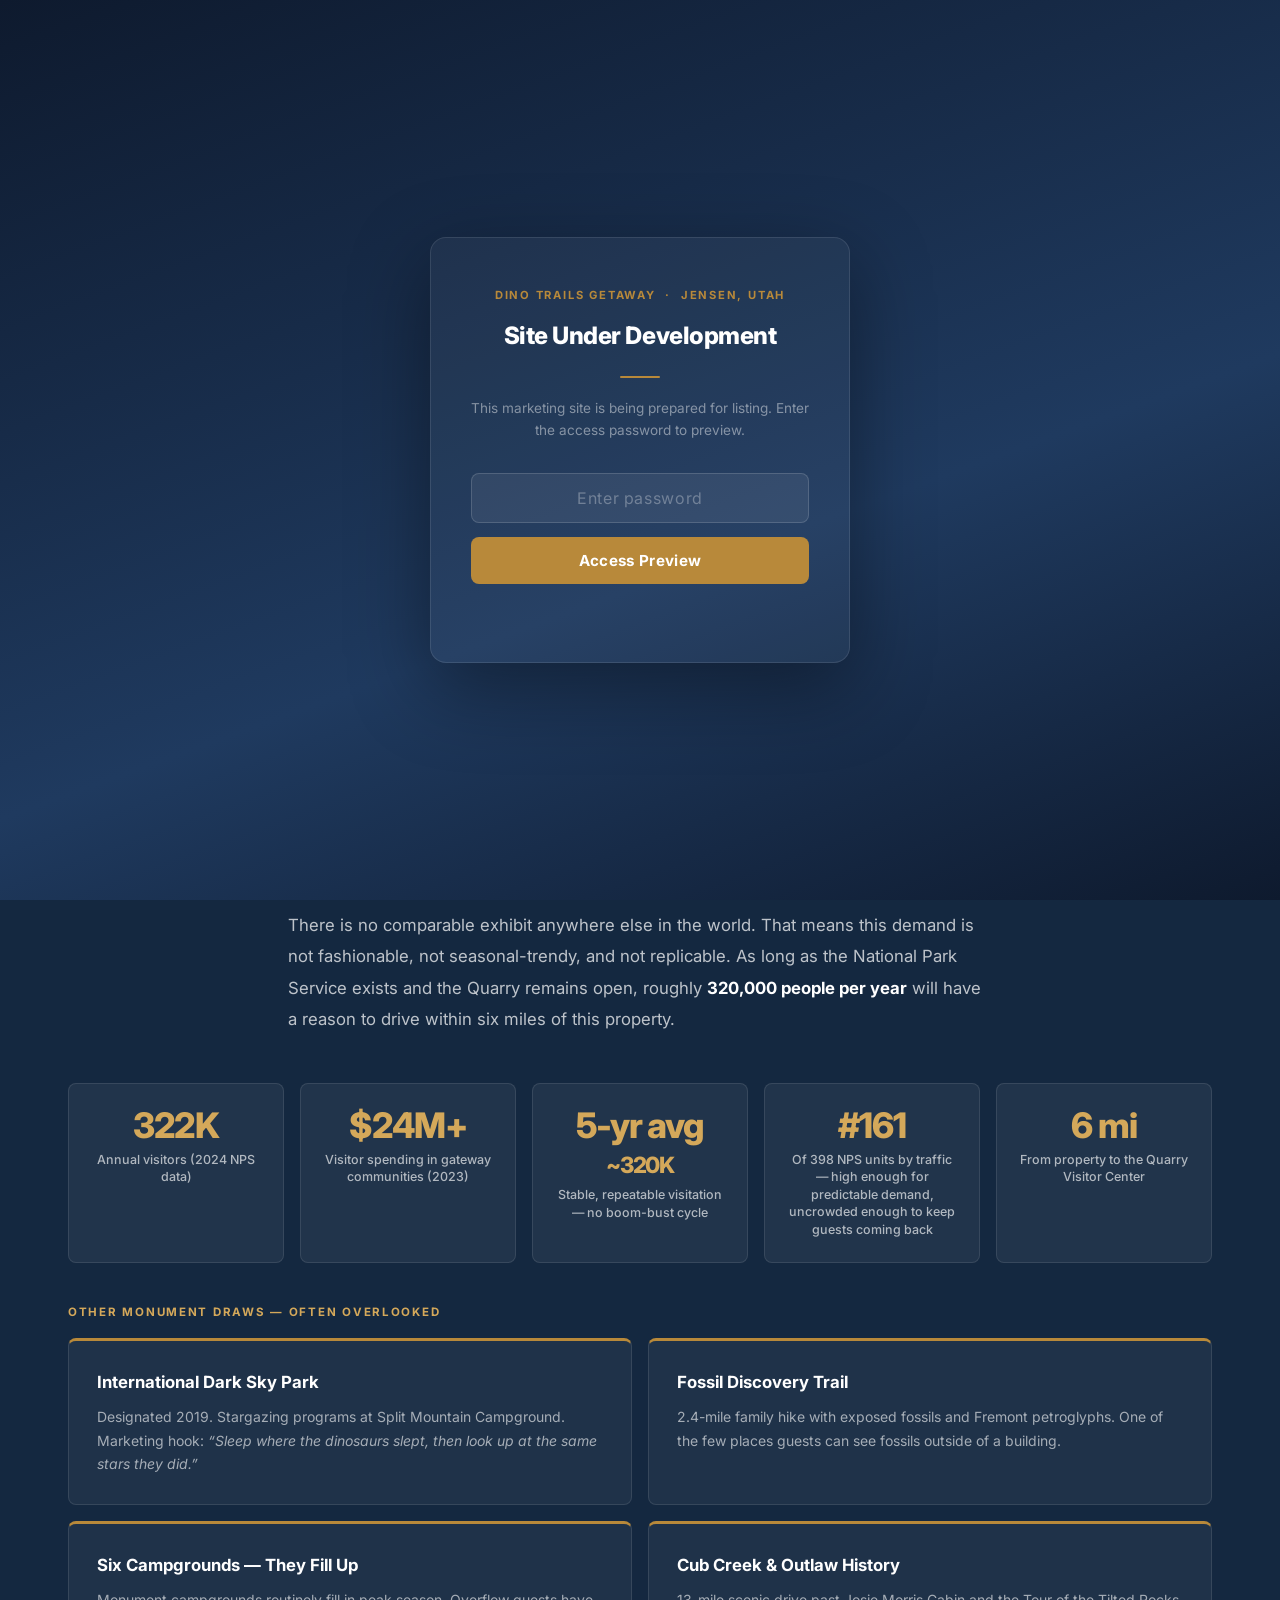
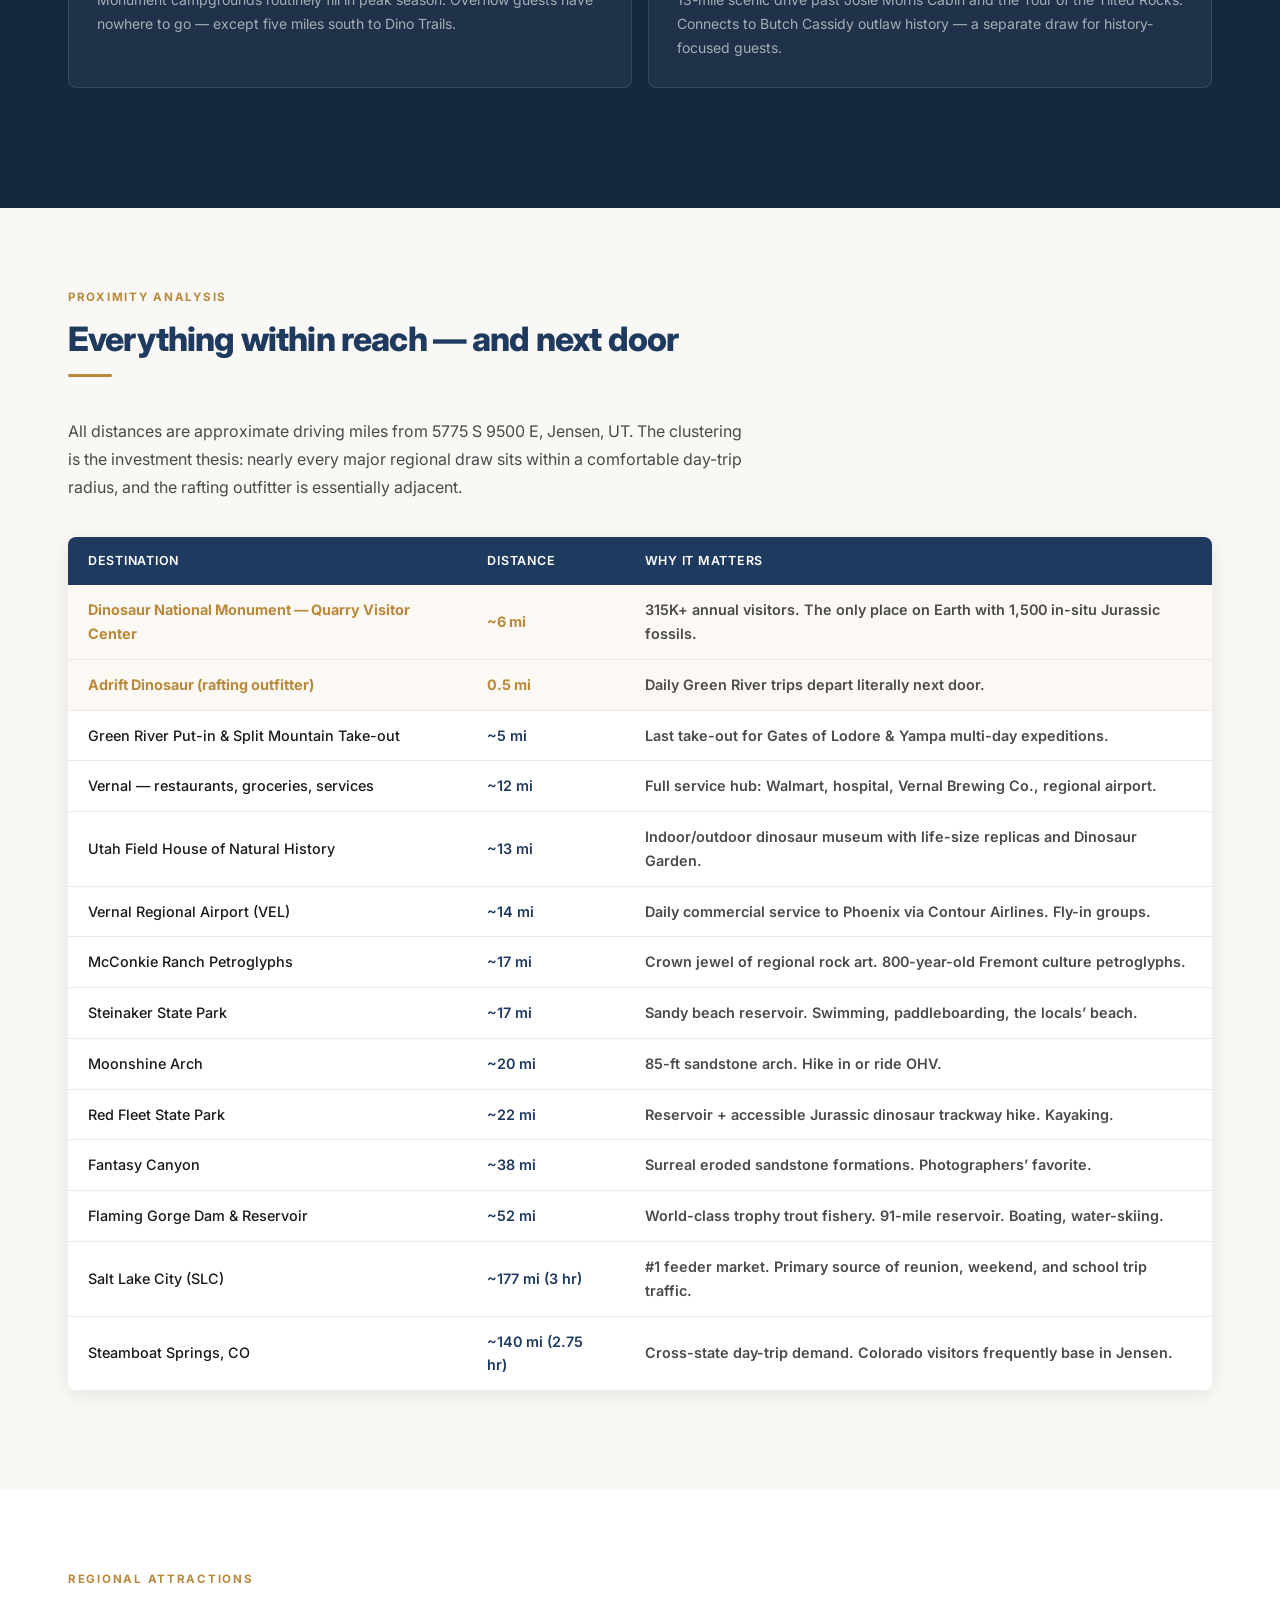
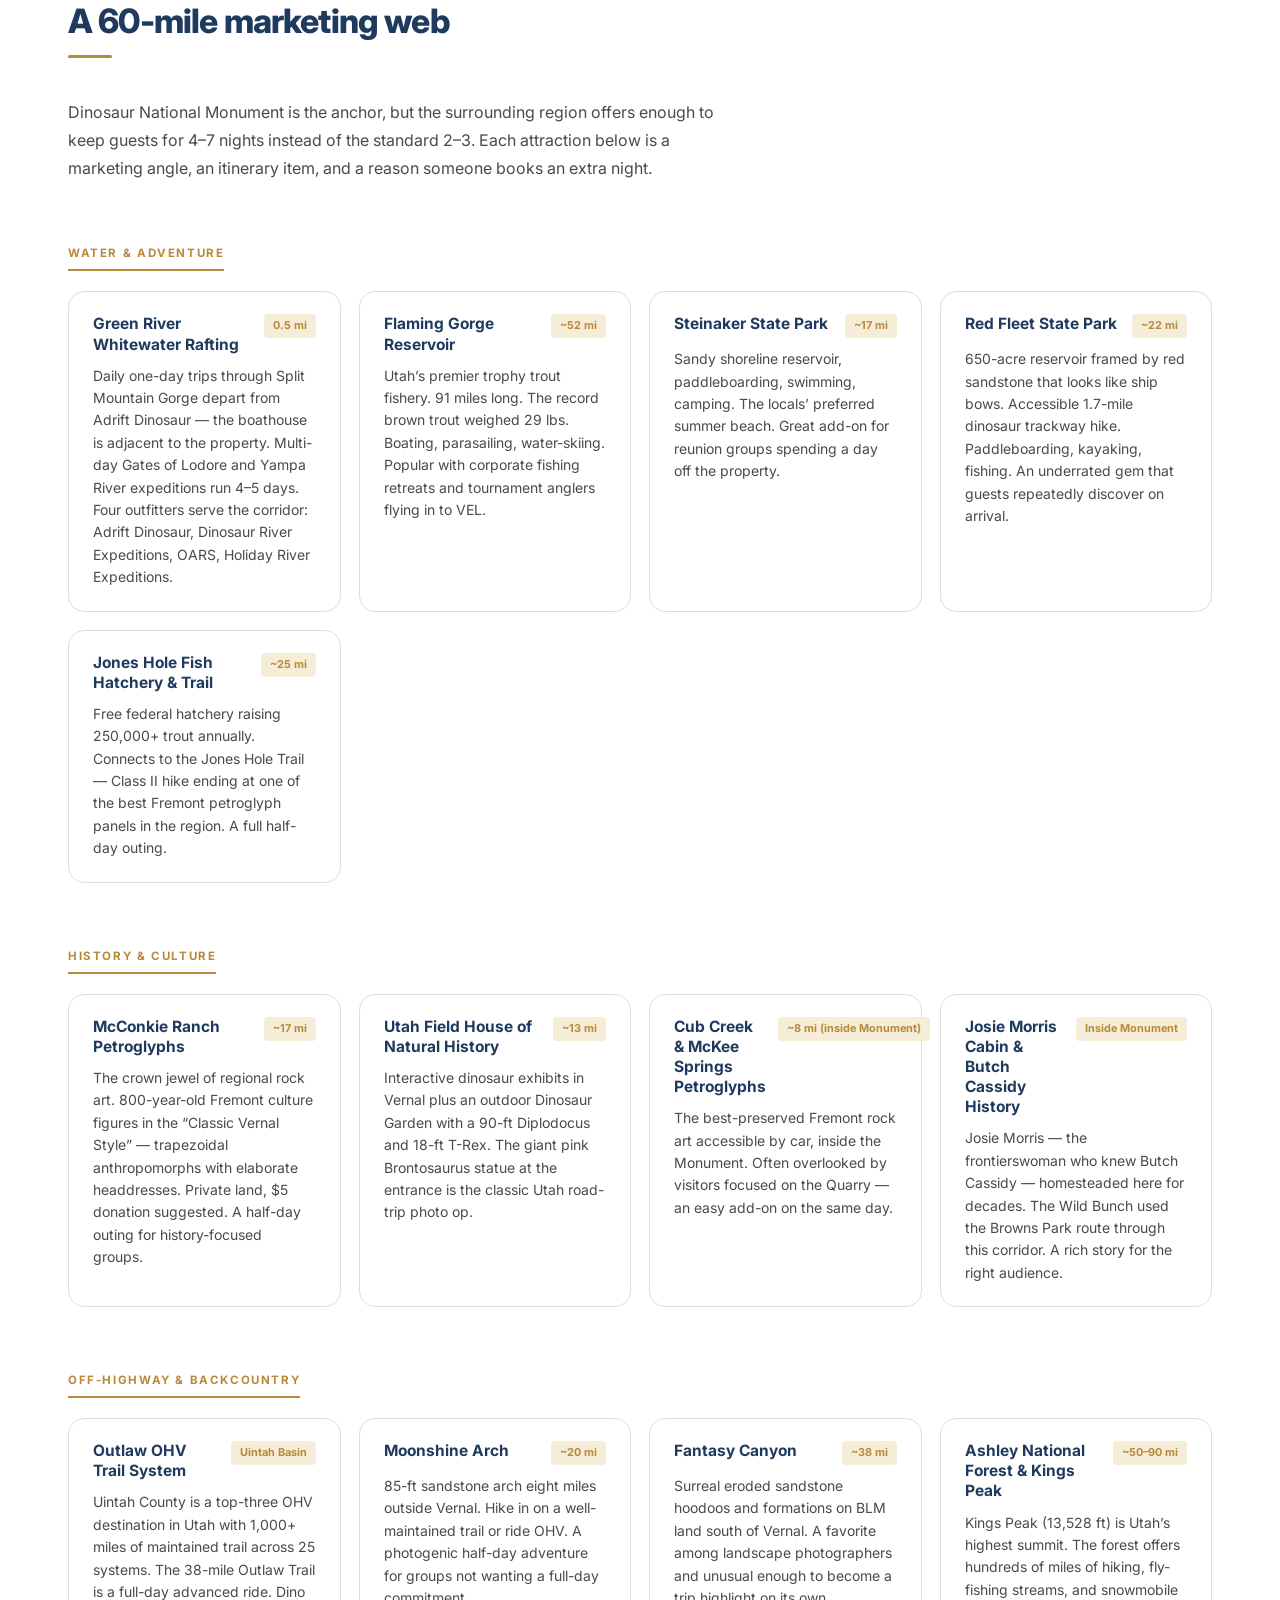
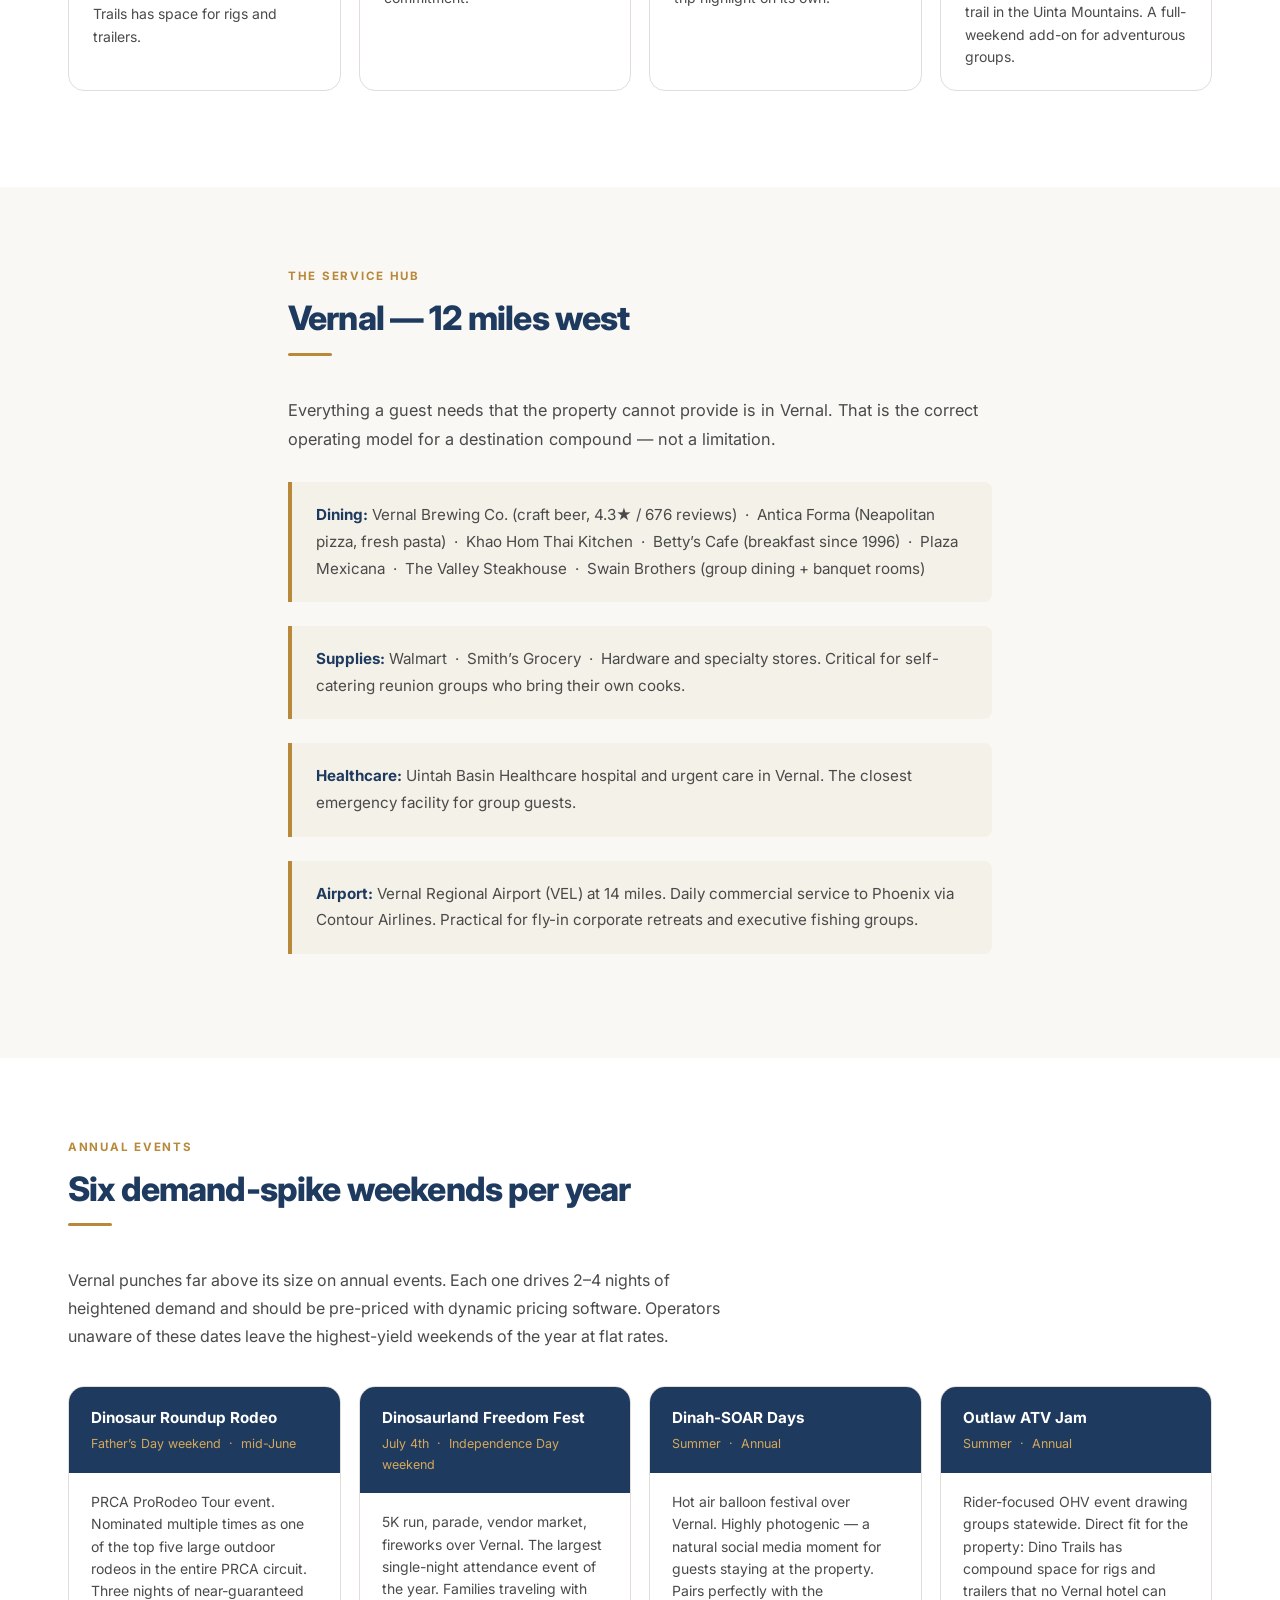
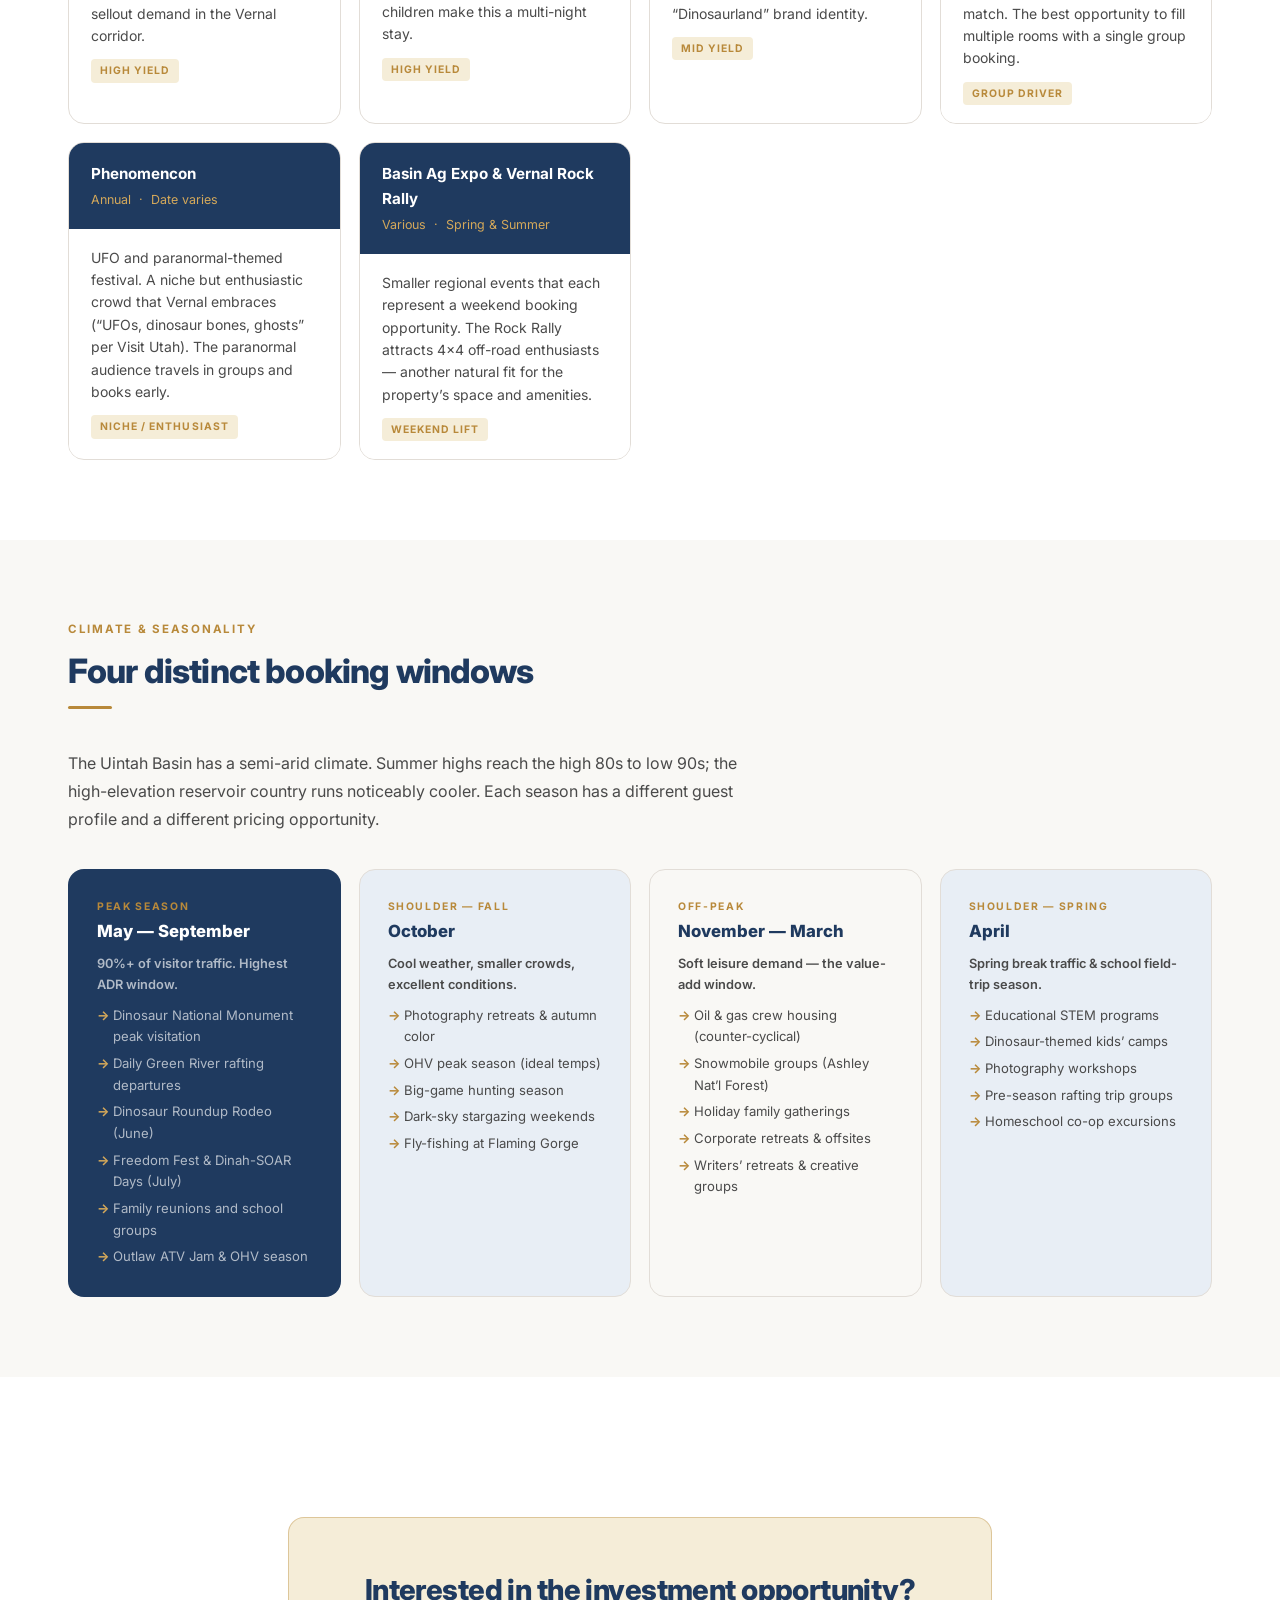
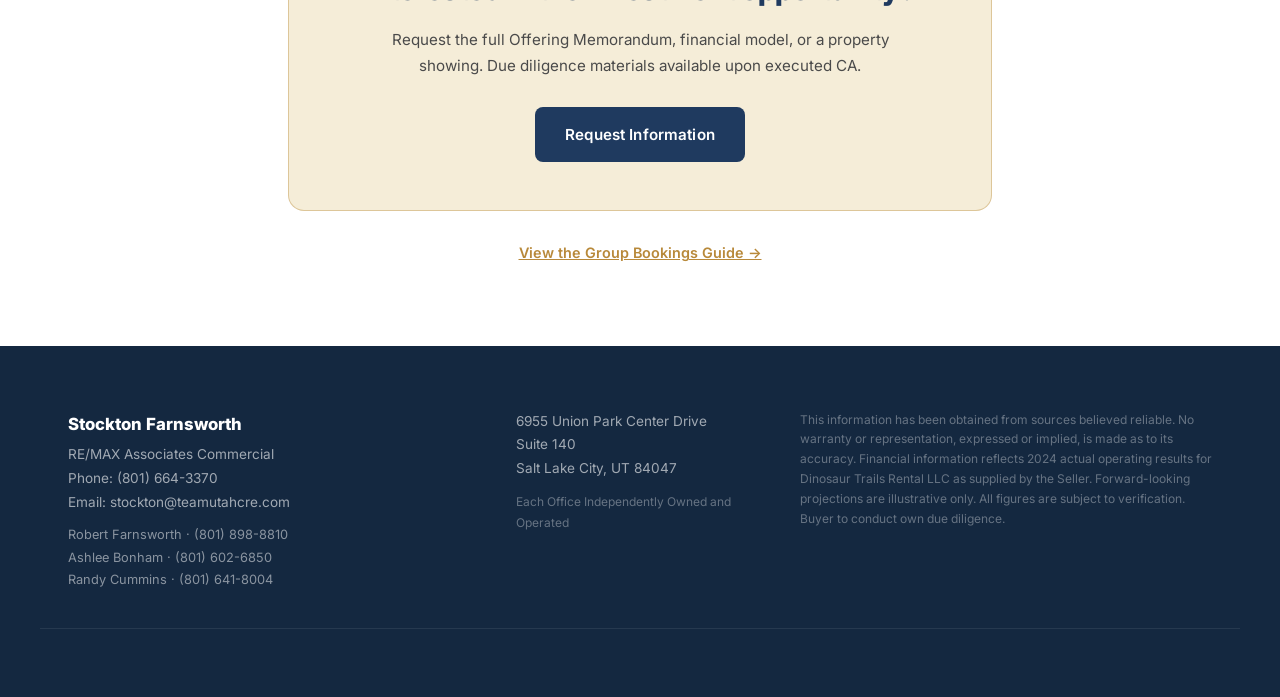
==== area-guide.html @ 882f69bd "Add area guide and groups pages; expand location section with proximity table and events calendar" ====
<!DOCTYPE html>
<html lang="en">
<head>
  <meta charset="UTF-8">
  <meta name="viewport" content="width=device-width, initial-scale=1.0">
  <title>Area Guide: Things to Do Near Dinosaur National Monument | Dino Trails Getaway</title>
  <meta name="description" content="Complete area guide for Dino Trails Getaway in Jensen, Utah. 6 miles from the Dinosaur National Monument Quarry Visitor Center. Rafting, OHV trails, stargazing, history, and 315,000+ annual visitors at your doorstep.">
  <meta property="og:title" content="Area Guide — Dino Trails Getaway | Jensen, Utah">
  <meta property="og:description" content="Gateway to Dinosaur National Monument. Whitewater rafting next door. 60-mile web of world-class outdoor recreation. Annual events that fill lodging for miles around.">
  <meta property="og:type" content="website">
  <link rel="preconnect" href="https://fonts.googleapis.com">
  <link rel="preconnect" href="https://fonts.gstatic.com" crossorigin>
  <link href="https://fonts.googleapis.com/css2?family=Inter:wght@400;500;600;700;800&display=swap" rel="stylesheet">
  <link rel="stylesheet" href="css/styles.css">
</head>
<body>

  <!-- PASSWORD GATE -->
  <div id="password-gate">
    <div class="gate-box">
      <p class="gate-eyebrow">Dino Trails Getaway &nbsp;·&nbsp; Jensen, Utah</p>
      <h2 class="gate-title">Site Under Development</h2>
      <div class="gate-divider"></div>
      <p class="gate-sub">This marketing site is being prepared for listing. Enter the access password to preview.</p>
      <input type="password" id="gate-input" class="gate-input" placeholder="Enter password" autocomplete="off">
      <button class="gate-btn" id="gate-btn">Access Preview</button>
      <p class="gate-error" id="gate-error"></p>
    </div>
  </div>

  <!-- DEV BANNER -->
  <div id="dev-banner">
    Site under development &nbsp;·&nbsp; For authorized preview only &nbsp;·&nbsp; Not yet public
    <a id="gate-logout" title="Lock site">Lock</a>
  </div>

  <!-- NAV -->
  <nav id="navbar">
    <div class="nav-inner">
      <div class="nav-brand">Dino Trails Getaway</div>
      <button class="nav-toggle" aria-label="Toggle navigation">&#9776;</button>
      <ul class="nav-links">
        <li><a href="index.html#opportunity">Opportunity</a></li>
        <li><a href="index.html#property">Property</a></li>
        <li><a href="index.html#financials">Financials</a></li>
        <li><a href="index.html#market">Market</a></li>
        <li><a href="index.html#location">Location</a></li>
        <li><a href="area-guide.html" class="nav-active">Area Guide</a></li>
        <li><a href="groups.html">For Groups</a></li>
        <li><a href="index.html#contact" class="nav-cta">Request Info</a></li>
      </ul>
    </div>
  </nav>

  <!-- PAGE HERO -->
  <section class="page-hero">
    <div class="container">
      <span class="page-hero-eyebrow">Jensen, Utah &nbsp;·&nbsp; Gateway to Dinosaurland</span>
      <h1>Location &amp; Area Guide</h1>
      <p class="page-hero-sub">Dino Trails Getaway sits at the center of one of the most under-marketed high-demand tourism corridors in the American West. Here is everything around the property &mdash; and why it matters.</p>
    </div>
  </section>

  <!-- ══════════════════════ THE DEMAND ANCHOR ══════════════════════ -->
  <section class="page-section-navy">
    <div class="container container-narrow">
      <p class="section-eyebrow fade-in">Primary Demand Anchor</p>
      <h2 class="section-title-lg fade-in">Dinosaur National Monument &mdash; The Quarry</h2>
      <p class="fade-in" style="color:rgba(255,255,255,0.72);font-size:1.05rem;line-height:1.85;margin-bottom:1.5rem;">
        Most great fossil deposits are excavated until there is nothing left to see. The Carnegie Quarry at Dinosaur National Monument is the exception. The National Park Service deliberately stopped extraction in the 1950s so the Wall of Bones could be preserved <em>in situ</em> &mdash; a 150-foot rock face displaying approximately 1,500 articulated Jurassic dinosaur fossils, exactly where an ancient river deposited them 150 million years ago. Visitors can literally touch the bones.
      </p>
      <p class="fade-in" style="color:rgba(255,255,255,0.72);font-size:1.05rem;line-height:1.85;margin-bottom:0;">
        There is no comparable exhibit anywhere else in the world. That means this demand is not fashionable, not seasonal-trendy, and not replicable. As long as the National Park Service exists and the Quarry remains open, roughly <strong style="color:var(--white);">320,000 people per year</strong> will have a reason to drive within six miles of this property.
      </p>
    </div>

    <div class="container fade-in" style="margin-top:48px;">
      <div class="dnm-stats">
        <div class="dnm-stat">
          <div class="dnm-stat-value">322K</div>
          <div class="dnm-stat-label">Annual visitors (2024 NPS data)</div>
        </div>
        <div class="dnm-stat">
          <div class="dnm-stat-value">$24M+</div>
          <div class="dnm-stat-label">Visitor spending in gateway communities (2023)</div>
        </div>
        <div class="dnm-stat">
          <div class="dnm-stat-value">5-yr avg<br><span style="font-size:1.4rem">~320K</span></div>
          <div class="dnm-stat-label">Stable, repeatable visitation — no boom-bust cycle</div>
        </div>
        <div class="dnm-stat">
          <div class="dnm-stat-value">#161</div>
          <div class="dnm-stat-label">Of 398 NPS units by traffic — high enough for predictable demand, uncrowded enough to keep guests coming back</div>
        </div>
        <div class="dnm-stat">
          <div class="dnm-stat-value">6 mi</div>
          <div class="dnm-stat-label">From property to the Quarry Visitor Center</div>
        </div>
      </div>
    </div>

    <div class="container fade-in" style="margin-top:40px;">
      <p class="section-eyebrow" style="color:var(--gold-light);margin-bottom:16px;">Other Monument Draws — Often Overlooked</p>
      <div class="buildings-grid" style="--buildings-cols:2;">
        <div class="building-card" style="background:rgba(255,255,255,0.05);border-color:rgba(255,255,255,0.1);border-top-color:var(--gold);">
          <h3 style="color:var(--white);">International Dark Sky Park</h3>
          <p style="color:rgba(255,255,255,0.6);">Designated 2019. Stargazing programs at Split Mountain Campground. Marketing hook: <em>&ldquo;Sleep where the dinosaurs slept, then look up at the same stars they did.&rdquo;</em></p>
        </div>
        <div class="building-card" style="background:rgba(255,255,255,0.05);border-color:rgba(255,255,255,0.1);border-top-color:var(--gold);">
          <h3 style="color:var(--white);">Fossil Discovery Trail</h3>
          <p style="color:rgba(255,255,255,0.6);">2.4-mile family hike with exposed fossils and Fremont petroglyphs. One of the few places guests can see fossils outside of a building.</p>
        </div>
        <div class="building-card" style="background:rgba(255,255,255,0.05);border-color:rgba(255,255,255,0.1);border-top-color:var(--gold);">
          <h3 style="color:var(--white);">Six Campgrounds &mdash; They Fill Up</h3>
          <p style="color:rgba(255,255,255,0.6);">Monument campgrounds routinely fill in peak season. Overflow guests have nowhere to go &mdash; except five miles south to Dino Trails.</p>
        </div>
        <div class="building-card" style="background:rgba(255,255,255,0.05);border-color:rgba(255,255,255,0.1);border-top-color:var(--gold);">
          <h3 style="color:var(--white);">Cub Creek &amp; Outlaw History</h3>
          <p style="color:rgba(255,255,255,0.6);">13-mile scenic drive past Josie Morris Cabin and the Tour of the Tilted Rocks. Connects to Butch Cassidy outlaw history &mdash; a separate draw for history-focused guests.</p>
        </div>
      </div>
    </div>
  </section>

  <!-- ══════════════════════ PROXIMITY TABLE ══════════════════════ -->
  <section class="page-section-alt">
    <div class="container">
      <p class="section-eyebrow fade-in">Proximity Analysis</p>
      <h2 class="section-title fade-in">Everything within reach &mdash; and next door</h2>
      <p class="fade-in" style="color:var(--text-mid);margin-bottom:36px;max-width:680px;line-height:1.75;">All distances are approximate driving miles from 5775 S 9500 E, Jensen, UT. The clustering is the investment thesis: nearly every major regional draw sits within a comfortable day-trip radius, and the rafting outfitter is essentially adjacent.</p>
      <div class="financials-table-wrap fade-in">
        <table class="financials-table">
          <thead>
            <tr>
              <th>Destination</th>
              <th style="text-align:left">Distance</th>
              <th style="text-align:left">Why It Matters</th>
            </tr>
          </thead>
          <tbody>
            <tr class="proximity-primary">
              <td>Dinosaur National Monument &mdash; Quarry Visitor Center</td>
              <td style="text-align:left;color:var(--gold);font-weight:700;">~6 mi</td>
              <td style="text-align:left;color:var(--text-mid);">315K+ annual visitors. The only place on Earth with 1,500 in-situ Jurassic fossils.</td>
            </tr>
            <tr class="proximity-primary">
              <td>Adrift Dinosaur (rafting outfitter)</td>
              <td style="text-align:left;color:var(--gold);font-weight:700;">0.5 mi</td>
              <td style="text-align:left;color:var(--text-mid);">Daily Green River trips depart literally next door.</td>
            </tr>
            <tr>
              <td>Green River Put-in &amp; Split Mountain Take-out</td>
              <td style="text-align:left;font-weight:600;color:var(--navy);">~5 mi</td>
              <td style="text-align:left;color:var(--text-mid);">Last take-out for Gates of Lodore &amp; Yampa multi-day expeditions.</td>
            </tr>
            <tr>
              <td>Vernal &mdash; restaurants, groceries, services</td>
              <td style="text-align:left;font-weight:600;color:var(--navy);">~12 mi</td>
              <td style="text-align:left;color:var(--text-mid);">Full service hub: Walmart, hospital, Vernal Brewing Co., regional airport.</td>
            </tr>
            <tr>
              <td>Utah Field House of Natural History</td>
              <td style="text-align:left;font-weight:600;color:var(--navy);">~13 mi</td>
              <td style="text-align:left;color:var(--text-mid);">Indoor/outdoor dinosaur museum with life-size replicas and Dinosaur Garden.</td>
            </tr>
            <tr>
              <td>Vernal Regional Airport (VEL)</td>
              <td style="text-align:left;font-weight:600;color:var(--navy);">~14 mi</td>
              <td style="text-align:left;color:var(--text-mid);">Daily commercial service to Phoenix via Contour Airlines. Fly-in groups.</td>
            </tr>
            <tr>
              <td>McConkie Ranch Petroglyphs</td>
              <td style="text-align:left;font-weight:600;color:var(--navy);">~17 mi</td>
              <td style="text-align:left;color:var(--text-mid);">Crown jewel of regional rock art. 800-year-old Fremont culture petroglyphs.</td>
            </tr>
            <tr>
              <td>Steinaker State Park</td>
              <td style="text-align:left;font-weight:600;color:var(--navy);">~17 mi</td>
              <td style="text-align:left;color:var(--text-mid);">Sandy beach reservoir. Swimming, paddleboarding, the locals&rsquo; beach.</td>
            </tr>
            <tr>
              <td>Moonshine Arch</td>
              <td style="text-align:left;font-weight:600;color:var(--navy);">~20 mi</td>
              <td style="text-align:left;color:var(--text-mid);">85-ft sandstone arch. Hike in or ride OHV.</td>
            </tr>
            <tr>
              <td>Red Fleet State Park</td>
              <td style="text-align:left;font-weight:600;color:var(--navy);">~22 mi</td>
              <td style="text-align:left;color:var(--text-mid);">Reservoir + accessible Jurassic dinosaur trackway hike. Kayaking.</td>
            </tr>
            <tr>
              <td>Fantasy Canyon</td>
              <td style="text-align:left;font-weight:600;color:var(--navy);">~38 mi</td>
              <td style="text-align:left;color:var(--text-mid);">Surreal eroded sandstone formations. Photographers&rsquo; favorite.</td>
            </tr>
            <tr>
              <td>Flaming Gorge Dam &amp; Reservoir</td>
              <td style="text-align:left;font-weight:600;color:var(--navy);">~52 mi</td>
              <td style="text-align:left;color:var(--text-mid);">World-class trophy trout fishery. 91-mile reservoir. Boating, water-skiing.</td>
            </tr>
            <tr>
              <td>Salt Lake City (SLC)</td>
              <td style="text-align:left;font-weight:600;color:var(--navy);">~177 mi (3 hr)</td>
              <td style="text-align:left;color:var(--text-mid);">#1 feeder market. Primary source of reunion, weekend, and school trip traffic.</td>
            </tr>
            <tr>
              <td>Steamboat Springs, CO</td>
              <td style="text-align:left;font-weight:600;color:var(--navy);">~140 mi (2.75 hr)</td>
              <td style="text-align:left;color:var(--text-mid);">Cross-state day-trip demand. Colorado visitors frequently base in Jensen.</td>
            </tr>
          </tbody>
        </table>
      </div>
    </div>
  </section>

  <!-- ══════════════════════ REGIONAL ATTRACTIONS ══════════════════════ -->
  <section class="page-section">
    <div class="container">
      <p class="section-eyebrow fade-in">Regional Attractions</p>
      <h2 class="section-title fade-in">A 60-mile marketing web</h2>
      <p class="fade-in" style="color:var(--text-mid);max-width:680px;margin-bottom:56px;line-height:1.75;">Dinosaur National Monument is the anchor, but the surrounding region offers enough to keep guests for 4&ndash;7 nights instead of the standard 2&ndash;3. Each attraction below is a marketing angle, an itinerary item, and a reason someone books an extra night.</p>

      <!-- Water & Adventure -->
      <p class="attraction-category-label fade-in">Water &amp; Adventure</p>
      <div class="attractions-grid fade-in">
        <div class="attraction-card">
          <div class="attraction-card-header">
            <span class="attraction-name">Green River Whitewater Rafting</span>
            <span class="attraction-distance">0.5 mi</span>
          </div>
          <p class="attraction-desc">Daily one-day trips through Split Mountain Gorge depart from Adrift Dinosaur &mdash; the boathouse is adjacent to the property. Multi-day Gates of Lodore and Yampa River expeditions run 4&ndash;5 days. Four outfitters serve the corridor: Adrift Dinosaur, Dinosaur River Expeditions, OARS, Holiday River Expeditions.</p>
        </div>
        <div class="attraction-card">
          <div class="attraction-card-header">
            <span class="attraction-name">Flaming Gorge Reservoir</span>
            <span class="attraction-distance">~52 mi</span>
          </div>
          <p class="attraction-desc">Utah&rsquo;s premier trophy trout fishery. 91 miles long. The record brown trout weighed 29 lbs. Boating, parasailing, water-skiing. Popular with corporate fishing retreats and tournament anglers flying in to VEL.</p>
        </div>
        <div class="attraction-card">
          <div class="attraction-card-header">
            <span class="attraction-name">Steinaker State Park</span>
            <span class="attraction-distance">~17 mi</span>
          </div>
          <p class="attraction-desc">Sandy shoreline reservoir, paddleboarding, swimming, camping. The locals&rsquo; preferred summer beach. Great add-on for reunion groups spending a day off the property.</p>
        </div>
        <div class="attraction-card">
          <div class="attraction-card-header">
            <span class="attraction-name">Red Fleet State Park</span>
            <span class="attraction-distance">~22 mi</span>
          </div>
          <p class="attraction-desc">650-acre reservoir framed by red sandstone that looks like ship bows. Accessible 1.7-mile dinosaur trackway hike. Paddleboarding, kayaking, fishing. An underrated gem that guests repeatedly discover on arrival.</p>
        </div>
        <div class="attraction-card">
          <div class="attraction-card-header">
            <span class="attraction-name">Jones Hole Fish Hatchery &amp; Trail</span>
            <span class="attraction-distance">~25 mi</span>
          </div>
          <p class="attraction-desc">Free federal hatchery raising 250,000+ trout annually. Connects to the Jones Hole Trail &mdash; Class II hike ending at one of the best Fremont petroglyph panels in the region. A full half-day outing.</p>
        </div>
      </div>

      <!-- History & Culture -->
      <p class="attraction-category-label fade-in" style="margin-top:48px;">History &amp; Culture</p>
      <div class="attractions-grid fade-in">
        <div class="attraction-card">
          <div class="attraction-card-header">
            <span class="attraction-name">McConkie Ranch Petroglyphs</span>
            <span class="attraction-distance">~17 mi</span>
          </div>
          <p class="attraction-desc">The crown jewel of regional rock art. 800-year-old Fremont culture figures in the &ldquo;Classic Vernal Style&rdquo; &mdash; trapezoidal anthropomorphs with elaborate headdresses. Private land, $5 donation suggested. A half-day outing for history-focused groups.</p>
        </div>
        <div class="attraction-card">
          <div class="attraction-card-header">
            <span class="attraction-name">Utah Field House of Natural History</span>
            <span class="attraction-distance">~13 mi</span>
          </div>
          <p class="attraction-desc">Interactive dinosaur exhibits in Vernal plus an outdoor Dinosaur Garden with a 90-ft Diplodocus and 18-ft T-Rex. The giant pink Brontosaurus statue at the entrance is the classic Utah road-trip photo op.</p>
        </div>
        <div class="attraction-card">
          <div class="attraction-card-header">
            <span class="attraction-name">Cub Creek &amp; McKee Springs Petroglyphs</span>
            <span class="attraction-distance">~8 mi (inside Monument)</span>
          </div>
          <p class="attraction-desc">The best-preserved Fremont rock art accessible by car, inside the Monument. Often overlooked by visitors focused on the Quarry &mdash; an easy add-on on the same day.</p>
        </div>
        <div class="attraction-card">
          <div class="attraction-card-header">
            <span class="attraction-name">Josie Morris Cabin &amp; Butch Cassidy History</span>
            <span class="attraction-distance">Inside Monument</span>
          </div>
          <p class="attraction-desc">Josie Morris &mdash; the frontierswoman who knew Butch Cassidy &mdash; homesteaded here for decades. The Wild Bunch used the Browns Park route through this corridor. A rich story for the right audience.</p>
        </div>
      </div>

      <!-- OHV & Backcountry -->
      <p class="attraction-category-label fade-in" style="margin-top:48px;">Off-Highway &amp; Backcountry</p>
      <div class="attractions-grid fade-in">
        <div class="attraction-card">
          <div class="attraction-card-header">
            <span class="attraction-name">Outlaw OHV Trail System</span>
            <span class="attraction-distance">Uintah Basin</span>
          </div>
          <p class="attraction-desc">Uintah County is a top-three OHV destination in Utah with 1,000+ miles of maintained trail across 25 systems. The 38-mile Outlaw Trail is a full-day advanced ride. Dino Trails has space for rigs and trailers.</p>
        </div>
        <div class="attraction-card">
          <div class="attraction-card-header">
            <span class="attraction-name">Moonshine Arch</span>
            <span class="attraction-distance">~20 mi</span>
          </div>
          <p class="attraction-desc">85-ft sandstone arch eight miles outside Vernal. Hike in on a well-maintained trail or ride OHV. A photogenic half-day adventure for groups not wanting a full-day commitment.</p>
        </div>
        <div class="attraction-card">
          <div class="attraction-card-header">
            <span class="attraction-name">Fantasy Canyon</span>
            <span class="attraction-distance">~38 mi</span>
          </div>
          <p class="attraction-desc">Surreal eroded sandstone hoodoos and formations on BLM land south of Vernal. A favorite among landscape photographers and unusual enough to become a trip highlight on its own.</p>
        </div>
        <div class="attraction-card">
          <div class="attraction-card-header">
            <span class="attraction-name">Ashley National Forest &amp; Kings Peak</span>
            <span class="attraction-distance">~50&ndash;90 mi</span>
          </div>
          <p class="attraction-desc">Kings Peak (13,528 ft) is Utah&rsquo;s highest summit. The forest offers hundreds of miles of hiking, fly-fishing streams, and snowmobile trail in the Uinta Mountains. A full-weekend add-on for adventurous groups.</p>
        </div>
      </div>
    </div>
  </section>

  <!-- ══════════════════════ VERNAL SERVICE HUB ══════════════════════ -->
  <section class="page-section-alt">
    <div class="container container-narrow">
      <p class="section-eyebrow fade-in">The Service Hub</p>
      <h2 class="section-title fade-in">Vernal &mdash; 12 miles west</h2>
      <p class="fade-in" style="color:var(--text-mid);font-size:1.02rem;line-height:1.8;margin-bottom:28px;">Everything a guest needs that the property cannot provide is in Vernal. That is the correct operating model for a destination compound &mdash; not a limitation.</p>
      <div class="highlight-box fade-in">
        <p><strong>Dining:</strong> Vernal Brewing Co. (craft beer, 4.3&starf; / 676 reviews) &nbsp;&middot;&nbsp; Antica Forma (Neapolitan pizza, fresh pasta) &nbsp;&middot;&nbsp; Khao Hom Thai Kitchen &nbsp;&middot;&nbsp; Betty&rsquo;s Cafe (breakfast since 1996) &nbsp;&middot;&nbsp; Plaza Mexicana &nbsp;&middot;&nbsp; The Valley Steakhouse &nbsp;&middot;&nbsp; Swain Brothers (group dining + banquet rooms)</p>
      </div>
      <div class="highlight-box fade-in">
        <p><strong>Supplies:</strong> Walmart &nbsp;&middot;&nbsp; Smith&rsquo;s Grocery &nbsp;&middot;&nbsp; Hardware and specialty stores. Critical for self-catering reunion groups who bring their own cooks.</p>
      </div>
      <div class="highlight-box fade-in">
        <p><strong>Healthcare:</strong> Uintah Basin Healthcare hospital and urgent care in Vernal. The closest emergency facility for group guests.</p>
      </div>
      <div class="highlight-box fade-in">
        <p><strong>Airport:</strong> Vernal Regional Airport (VEL) at 14 miles. Daily commercial service to Phoenix via Contour Airlines. Practical for fly-in corporate retreats and executive fishing groups.</p>
      </div>
    </div>
  </section>

  <!-- ══════════════════════ ANNUAL EVENTS ══════════════════════ -->
  <section class="page-section">
    <div class="container">
      <p class="section-eyebrow fade-in">Annual Events</p>
      <h2 class="section-title fade-in">Six demand-spike weekends per year</h2>
      <p class="fade-in" style="color:var(--text-mid);max-width:680px;margin-bottom:8px;line-height:1.75;">Vernal punches far above its size on annual events. Each one drives 2&ndash;4 nights of heightened demand and should be pre-priced with dynamic pricing software. Operators unaware of these dates leave the highest-yield weekends of the year at flat rates.</p>
      <div class="events-grid fade-in">
        <div class="event-card">
          <div class="event-card-header">
            <div class="event-card-title">Dinosaur Roundup Rodeo</div>
            <div class="event-card-date">Father&rsquo;s Day weekend &nbsp;&middot;&nbsp; mid-June</div>
          </div>
          <div class="event-card-body">
            <p>PRCA ProRodeo Tour event. Nominated multiple times as one of the top five large outdoor rodeos in the entire PRCA circuit. Three nights of near-guaranteed sellout demand in the Vernal corridor.</p>
            <span class="event-card-tag">High Yield</span>
          </div>
        </div>
        <div class="event-card">
          <div class="event-card-header">
            <div class="event-card-title">Dinosaurland Freedom Fest</div>
            <div class="event-card-date">July 4th &nbsp;&middot;&nbsp; Independence Day weekend</div>
          </div>
          <div class="event-card-body">
            <p>5K run, parade, vendor market, fireworks over Vernal. The largest single-night attendance event of the year. Families traveling with children make this a multi-night stay.</p>
            <span class="event-card-tag">High Yield</span>
          </div>
        </div>
        <div class="event-card">
          <div class="event-card-header">
            <div class="event-card-title">Dinah-SOAR Days</div>
            <div class="event-card-date">Summer &nbsp;&middot;&nbsp; Annual</div>
          </div>
          <div class="event-card-body">
            <p>Hot air balloon festival over Vernal. Highly photogenic &mdash; a natural social media moment for guests staying at the property. Pairs perfectly with the &ldquo;Dinosaurland&rdquo; brand identity.</p>
            <span class="event-card-tag">Mid Yield</span>
          </div>
        </div>
        <div class="event-card">
          <div class="event-card-header">
            <div class="event-card-title">Outlaw ATV Jam</div>
            <div class="event-card-date">Summer &nbsp;&middot;&nbsp; Annual</div>
          </div>
          <div class="event-card-body">
            <p>Rider-focused OHV event drawing groups statewide. Direct fit for the property: Dino Trails has compound space for rigs and trailers that no Vernal hotel can match. The best opportunity to fill multiple rooms with a single group booking.</p>
            <span class="event-card-tag">Group Driver</span>
          </div>
        </div>
        <div class="event-card">
          <div class="event-card-header">
            <div class="event-card-title">Phenomencon</div>
            <div class="event-card-date">Annual &nbsp;&middot;&nbsp; Date varies</div>
          </div>
          <div class="event-card-body">
            <p>UFO and paranormal-themed festival. A niche but enthusiastic crowd that Vernal embraces (&ldquo;UFOs, dinosaur bones, ghosts&rdquo; per Visit Utah). The paranormal audience travels in groups and books early.</p>
            <span class="event-card-tag">Niche / Enthusiast</span>
          </div>
        </div>
        <div class="event-card">
          <div class="event-card-header">
            <div class="event-card-title">Basin Ag Expo &amp; Vernal Rock Rally</div>
            <div class="event-card-date">Various &nbsp;&middot;&nbsp; Spring &amp; Summer</div>
          </div>
          <div class="event-card-body">
            <p>Smaller regional events that each represent a weekend booking opportunity. The Rock Rally attracts 4x4 off-road enthusiasts &mdash; another natural fit for the property&rsquo;s space and amenities.</p>
            <span class="event-card-tag">Weekend Lift</span>
          </div>
        </div>
      </div>
    </div>
  </section>

  <!-- ══════════════════════ SEASONALITY ══════════════════════ -->
  <section class="page-section-alt">
    <div class="container">
      <p class="section-eyebrow fade-in">Climate &amp; Seasonality</p>
      <h2 class="section-title fade-in">Four distinct booking windows</h2>
      <p class="fade-in" style="color:var(--text-mid);max-width:680px;margin-bottom:8px;line-height:1.75;">The Uintah Basin has a semi-arid climate. Summer highs reach the high 80s to low 90s; the high-elevation reservoir country runs noticeably cooler. Each season has a different guest profile and a different pricing opportunity.</p>
      <div class="season-grid fade-in">
        <div class="season-card peak">
          <span class="season-label">Peak Season</span>
          <div class="season-name">May &mdash; September</div>
          <p class="season-profile">90%+ of visitor traffic. Highest ADR window.</p>
          <ul class="season-hooks">
            <li>Dinosaur National Monument peak visitation</li>
            <li>Daily Green River rafting departures</li>
            <li>Dinosaur Roundup Rodeo (June)</li>
            <li>Freedom Fest &amp; Dinah-SOAR Days (July)</li>
            <li>Family reunions and school groups</li>
            <li>Outlaw ATV Jam &amp; OHV season</li>
          </ul>
        </div>
        <div class="season-card shoulder">
          <span class="season-label">Shoulder &mdash; Fall</span>
          <div class="season-name">October</div>
          <p class="season-profile">Cool weather, smaller crowds, excellent conditions.</p>
          <ul class="season-hooks">
            <li>Photography retreats &amp; autumn color</li>
            <li>OHV peak season (ideal temps)</li>
            <li>Big-game hunting season</li>
            <li>Dark-sky stargazing weekends</li>
            <li>Fly-fishing at Flaming Gorge</li>
          </ul>
        </div>
        <div class="season-card offpeak">
          <span class="season-label">Off-Peak</span>
          <div class="season-name">November &mdash; March</div>
          <p class="season-profile">Soft leisure demand &mdash; the value-add window.</p>
          <ul class="season-hooks">
            <li>Oil &amp; gas crew housing (counter-cyclical)</li>
            <li>Snowmobile groups (Ashley Nat&rsquo;l Forest)</li>
            <li>Holiday family gatherings</li>
            <li>Corporate retreats &amp; offsites</li>
            <li>Writers&rsquo; retreats &amp; creative groups</li>
          </ul>
        </div>
        <div class="season-card shoulder">
          <span class="season-label">Shoulder &mdash; Spring</span>
          <div class="season-name">April</div>
          <p class="season-profile">Spring break traffic &amp; school field-trip season.</p>
          <ul class="season-hooks">
            <li>Educational STEM programs</li>
            <li>Dinosaur-themed kids&rsquo; camps</li>
            <li>Photography workshops</li>
            <li>Pre-season rafting trip groups</li>
            <li>Homeschool co-op excursions</li>
          </ul>
        </div>
      </div>
    </div>
  </section>

  <!-- ══════════════════════ CTA ══════════════════════ -->
  <section class="page-section">
    <div class="container container-narrow">
      <div class="cta-strip fade-in">
        <h3>Interested in the investment opportunity?</h3>
        <p>Request the full Offering Memorandum, financial model, or a property showing. Due diligence materials available upon executed CA.</p>
        <a href="index.html#contact" class="btn">Request Information</a>
      </div>
      <div style="text-align:center;margin-top:28px;" class="fade-in">
        <a href="groups.html" style="color:var(--gold);font-size:0.9rem;font-weight:600;text-decoration:underline;">View the Group Bookings Guide &rarr;</a>
      </div>
    </div>
  </section>

  <!-- FOOTER -->
  <footer id="footer">
    <div class="container footer-inner">
      <div class="footer-agent">
        <p class="footer-name">Stockton Farnsworth</p>
        <p>RE/MAX Associates Commercial</p>
        <p>Phone: <a href="tel:8016643370">(801) 664-3370</a></p>
        <p>Email: <a href="mailto:stockton@teamutahcre.com">stockton@teamutahcre.com</a></p>
        <p style="margin-top:10px;font-size:0.8rem;color:rgba(255,255,255,0.5)">
          Robert Farnsworth &middot; (801) 898-8810<br>
          Ashlee Bonham &middot; (801) 602-6850<br>
          Randy Cummins &middot; (801) 641-8004
        </p>
      </div>
      <div class="footer-office">
        <p>6955 Union Park Center Drive</p>
        <p>Suite 140</p>
        <p>Salt Lake City, UT 84047</p>
        <p class="footer-remax">Each Office Independently Owned and Operated</p>
      </div>
      <div class="footer-disclaimer">
        <p>This information has been obtained from sources believed reliable. No warranty or representation, expressed or implied, is made as to its accuracy. Financial information reflects 2024 actual operating results for Dinosaur Trails Rental LLC as supplied by the Seller. Forward-looking projections are illustrative only. All figures are subject to verification. Buyer to conduct own due diligence.</p>
      </div>
    </div>
  </footer>

  <script src="js/main.js"></script>
</body>
</html>
---- css/styles.css ----
/* ============================================================
   Dino Trails Getaway — Premium Marketing Site
   Navy #1F3A5F | Gold #B8893A | Soft white #F5F5F2
   ============================================================ */

:root {
  --navy:        #1F3A5F;
  --navy-dark:   #142840;
  --navy-mid:    #2A4E7A;
  --gold:        #B8893A;
  --gold-light:  #D4A85A;
  --gold-pale:   #F5EDD8;
  --white:       #FFFFFF;
  --off-white:   #F9F8F5;
  --bg-gray:     #F5F5F2;
  --bg-navy:     #E8EEF5;
  --text:        #1A1A1A;
  --text-mid:    #4A4A4A;
  --text-light:  #717171;
  --border:      #E2DDD7;
  --border-soft: #EDEBE7;
  --radius:      8px;
  --radius-lg:   16px;
  --shadow-sm:   0 1px 4px rgba(0,0,0,0.06);
  --shadow:      0 4px 20px rgba(0,0,0,0.09);
  --shadow-lg:   0 12px 48px rgba(0,0,0,0.14);
  --font:        'Inter', system-ui, -apple-system, sans-serif;
  --max:         1200px;
  --narrow:      760px;
}

*, *::before, *::after { box-sizing: border-box; margin: 0; padding: 0; }
html { scroll-behavior: smooth; font-size: 16px; }
body {
  font-family: var(--font);
  color: var(--text);
  background: var(--white);
  line-height: 1.65;
  -webkit-font-smoothing: antialiased;
}
img { max-width: 100%; display: block; }
a { color: inherit; text-decoration: none; }

/* ── LAYOUT ── */
.container {
  width: 100%;
  max-width: var(--max);
  margin: 0 auto;
  padding: 0 28px;
}
.container-narrow { max-width: var(--narrow); }

/* ── SECTION HEADERS ── */
.section-eyebrow {
  display: block;
  font-size: 0.72rem;
  font-weight: 700;
  letter-spacing: 0.15em;
  text-transform: uppercase;
  color: var(--gold);
  margin-bottom: 12px;
}
.section-title {
  font-size: clamp(1.5rem, 3vw, 2.1rem);
  font-weight: 800;
  color: var(--navy);
  margin-bottom: 2.5rem;
  letter-spacing: -0.025em;
  line-height: 1.2;
}
.section-title::after {
  content: '';
  display: block;
  width: 44px;
  height: 3px;
  background: var(--gold);
  margin-top: 14px;
  border-radius: 2px;
}
.section-title-lg {
  font-size: clamp(2rem, 5vw, 3.2rem);
  font-weight: 800;
  color: var(--white);
  letter-spacing: -0.03em;
  line-height: 1.1;
  margin-bottom: 2rem;
}
.section-title-lg::after {
  content: '';
  display: block;
  width: 56px;
  height: 3px;
  background: var(--gold);
  margin-top: 16px;
  border-radius: 2px;
}
.subsection-title {
  font-size: 1.15rem;
  font-weight: 700;
  color: var(--navy);
  margin: 3rem 0 1.25rem;
  padding-top: 2rem;
  border-top: 1px solid var(--border);
}

/* ── BUTTONS ── */
.btn {
  display: inline-block;
  padding: 15px 30px;
  border-radius: var(--radius);
  font-weight: 600;
  font-size: 0.95rem;
  letter-spacing: 0.01em;
  transition: all 0.2s ease;
  cursor: pointer;
  border: none;
  font-family: var(--font);
}
.btn-primary { background: var(--gold); color: var(--white); }
.btn-primary:hover { background: var(--gold-light); transform: translateY(-2px); box-shadow: 0 6px 24px rgba(184,137,58,0.4); }
.btn-secondary { background: transparent; color: var(--white); border: 2px solid rgba(255,255,255,0.65); }
.btn-secondary:hover { background: rgba(255,255,255,0.12); border-color: rgba(255,255,255,0.9); }

/* ── NAVBAR ── */
#navbar {
  position: fixed;
  top: 0; left: 0; right: 0;
  z-index: 100;
  background: var(--navy);
  transition: box-shadow 0.25s;
}
#navbar.scrolled { box-shadow: 0 2px 24px rgba(0,0,0,0.3); }
.nav-inner {
  max-width: var(--max);
  margin: 0 auto;
  padding: 0 28px;
  height: 64px;
  display: flex;
  align-items: center;
  justify-content: space-between;
}
.nav-brand {
  color: var(--white);
  font-weight: 700;
  font-size: 0.95rem;
  letter-spacing: 0.02em;
  flex-shrink: 0;
}
.nav-links { display: flex; list-style: none; gap: 4px; align-items: center; }
.nav-links a {
  color: rgba(255,255,255,0.8);
  font-size: 0.84rem;
  font-weight: 500;
  padding: 7px 12px;
  border-radius: 6px;
  transition: all 0.15s;
}
.nav-links a:hover { color: var(--white); background: rgba(255,255,255,0.1); }
.nav-links .nav-cta { background: var(--gold); color: var(--white) !important; padding: 8px 16px; }
.nav-links .nav-cta:hover { background: var(--gold-light); }
.nav-toggle { display: none; background: none; border: none; color: var(--white); font-size: 1.5rem; cursor: pointer; padding: 4px 8px; }

@media (max-width: 860px) {
  .nav-toggle { display: block; }
  .nav-links {
    display: none;
    position: absolute;
    top: 64px; left: 0; right: 0;
    background: var(--navy-dark);
    flex-direction: column;
    padding: 16px 24px;
    gap: 4px;
    box-shadow: 0 12px 32px rgba(0,0,0,0.25);
  }
  .nav-links.open { display: flex; }
  .nav-links a { padding: 12px 16px; width: 100%; font-size: 0.9rem; }
}

/* ── HERO ── */
#hero {
  min-height: 100vh;
  background:
    linear-gradient(160deg, rgba(14,26,46,0.82) 0%, rgba(20,40,64,0.68) 50%, rgba(14,26,46,0.85) 100%),
    url('../images/hero.jpg') center 30% / cover no-repeat;
  display: flex;
  align-items: center;
  justify-content: center;
  text-align: center;
  padding: 130px 28px 90px;
  position: relative;
  overflow: hidden;
}
#hero::after {
  content: '';
  position: absolute;
  bottom: 0; left: 0; right: 0;
  height: 80px;
  background: linear-gradient(to bottom, transparent, var(--white));
}
.hero-content { position: relative; z-index: 1; max-width: 840px; }
.hero-eyebrow {
  color: var(--gold);
  font-size: 0.75rem;
  font-weight: 700;
  letter-spacing: 0.15em;
  text-transform: uppercase;
  margin-bottom: 24px;
  opacity: 0.95;
}
.hero-content h1 {
  font-size: clamp(2.8rem, 8vw, 5.5rem);
  font-weight: 800;
  color: var(--white);
  line-height: 1.0;
  letter-spacing: -0.035em;
  margin-bottom: 16px;
}
.hero-price {
  font-size: clamp(2rem, 5vw, 3.2rem);
  font-weight: 800;
  color: var(--gold);
  letter-spacing: -0.025em;
  margin-bottom: 12px;
  line-height: 1;
}
.hero-tagline {
  font-size: clamp(1.1rem, 2.5vw, 1.5rem);
  font-style: italic;
  font-weight: 400;
  color: rgba(255,255,255,0.88);
  margin-bottom: 10px;
  letter-spacing: -0.01em;
}
.hero-sub {
  color: rgba(255,255,255,0.65);
  font-size: clamp(0.85rem, 1.5vw, 1rem);
  margin-bottom: 44px;
  font-weight: 400;
  letter-spacing: 0.01em;
}
.hero-actions { display: flex; gap: 14px; justify-content: center; flex-wrap: wrap; }

/* ── GLANCE ── */
#glance { background: var(--white); padding: 80px 0 72px; }
.glance-grid {
  display: grid;
  grid-template-columns: repeat(2, 1fr);
  gap: 1px;
  background: var(--border);
  border: 1px solid var(--border);
  border-radius: var(--radius-lg);
  overflow: hidden;
  box-shadow: var(--shadow);
}
@media (min-width: 640px)  { .glance-grid { grid-template-columns: repeat(3, 1fr); } }
@media (min-width: 1024px) { .glance-grid { grid-template-columns: repeat(6, 1fr); } }

.glance-tile {
  background: var(--white);
  padding: 30px 18px;
  display: flex;
  flex-direction: column;
  align-items: center;
  text-align: center;
  gap: 8px;
  transition: background 0.15s;
}
.glance-tile:hover { background: var(--off-white); }
.glance-value {
  font-size: clamp(1.5rem, 3vw, 2.1rem);
  font-weight: 800;
  color: var(--navy);
  letter-spacing: -0.025em;
  line-height: 1;
}
.glance-label {
  font-size: 0.72rem;
  color: var(--text-mid);
  font-weight: 600;
  line-height: 1.35;
  text-transform: uppercase;
  letter-spacing: 0.05em;
}

/* ── OPPORTUNITY ── */
#opportunity {
  background: var(--navy-dark);
  padding: 96px 0;
  position: relative;
  overflow: hidden;
}
#opportunity::before {
  content: '';
  position: absolute;
  top: -40%;
  right: -10%;
  width: 600px;
  height: 600px;
  background: radial-gradient(circle, rgba(184,137,58,0.07) 0%, transparent 65%);
  pointer-events: none;
}
.opportunity-lead {
  margin-bottom: 64px;
}
.opportunity-lead p {
  font-size: 1.05rem;
  color: rgba(255,255,255,0.75);
  line-height: 1.85;
  margin-bottom: 1.2rem;
}
.opportunity-lead p strong { color: var(--white); }
.opportunity-lead p:last-child { margin-bottom: 0; }

.streams-grid {
  display: grid;
  grid-template-columns: 1fr;
  gap: 16px;
}
@media (min-width: 768px)  { .streams-grid { grid-template-columns: repeat(2, 1fr); } }
@media (min-width: 1100px) { .streams-grid { grid-template-columns: repeat(3, 1fr); } }

.stream-card {
  background: rgba(255,255,255,0.04);
  border: 1px solid rgba(255,255,255,0.09);
  border-left: 4px solid rgba(255,255,255,0.15);
  border-radius: var(--radius);
  padding: 28px;
  position: relative;
  transition: background 0.2s, border-color 0.2s;
}
.stream-card:hover { background: rgba(255,255,255,0.07); }
.stream-active {
  border-left-color: var(--gold) !important;
  background: rgba(184,137,58,0.06) !important;
}
.stream-number {
  font-size: 3rem;
  font-weight: 800;
  color: rgba(255,255,255,0.06);
  line-height: 1;
  position: absolute;
  top: 16px;
  right: 20px;
  letter-spacing: -0.04em;
  pointer-events: none;
}
.stream-badge {
  display: inline-block;
  font-size: 0.68rem;
  font-weight: 700;
  letter-spacing: 0.1em;
  text-transform: uppercase;
  background: var(--gold);
  color: var(--white);
  padding: 4px 10px;
  border-radius: 4px;
  margin-bottom: 12px;
}
.stream-badge-idle {
  background: rgba(255,255,255,0.12);
  color: rgba(255,255,255,0.6);
}
.stream-card h3 {
  font-size: 1.05rem;
  font-weight: 700;
  color: var(--white);
  margin-bottom: 10px;
  letter-spacing: -0.01em;
}
.stream-card p {
  font-size: 0.875rem;
  color: rgba(255,255,255,0.6);
  line-height: 1.7;
  margin-bottom: 12px;
}
.stream-upside {
  font-size: 0.875rem !important;
  color: rgba(255,255,255,0.8) !important;
  border-top: 1px solid rgba(255,255,255,0.1);
  padding-top: 12px;
  margin-top: 4px;
  margin-bottom: 0 !important;
}
.stream-upside strong { color: var(--gold-light) !important; }

/* ── PROPERTY ── */
#property { background: var(--white); padding: 96px 0; }

.gallery-grid {
  display: grid;
  grid-template-columns: repeat(2, 1fr);
  gap: 8px;
  margin-bottom: 36px;
}
@media (min-width: 640px)  { .gallery-grid { grid-template-columns: repeat(3, 1fr); gap: 10px; } }
@media (min-width: 1024px) { .gallery-grid { grid-template-columns: repeat(5, 1fr); gap: 10px; } }

.gallery-img {
  width: 100%;
  aspect-ratio: 4/3;
  object-fit: cover;
  border-radius: 6px;
  transition: transform 0.35s ease, box-shadow 0.35s ease;
  cursor: pointer;
}
.gallery-img:hover { transform: scale(1.03); box-shadow: var(--shadow-lg); z-index: 1; position: relative; }

.airbnb-section { margin-bottom: 48px; }
.airbnb-label {
  font-size: 0.72rem;
  font-weight: 700;
  letter-spacing: 0.12em;
  text-transform: uppercase;
  color: var(--text-light);
  margin-bottom: 12px;
}
.airbnb-links { display: flex; flex-wrap: wrap; gap: 10px; }
.airbnb-badge {
  display: inline-flex;
  align-items: center;
  gap: 8px;
  background: var(--off-white);
  border: 1.5px solid var(--border);
  border-radius: 999px;
  padding: 9px 18px;
  font-size: 0.85rem;
  font-weight: 600;
  color: var(--text);
  transition: all 0.15s;
}
.airbnb-badge:hover { border-color: var(--gold); color: var(--navy); background: var(--gold-pale); box-shadow: var(--shadow-sm); }
.stars { color: #FF5A5F; }

.buildings-grid {
  display: grid;
  grid-template-columns: 1fr;
  gap: 16px;
  margin-bottom: 40px;
}
@media (min-width: 640px) { .buildings-grid { grid-template-columns: repeat(2, 1fr); } }

.building-card {
  background: var(--bg-navy);
  border: 1px solid rgba(31,58,95,0.1);
  border-top: 3px solid var(--gold);
  border-radius: var(--radius);
  padding: 28px;
  transition: box-shadow 0.2s;
}
.building-card:hover { box-shadow: var(--shadow); }
.building-card h3 {
  font-size: 1.05rem;
  font-weight: 700;
  color: var(--navy);
  margin-bottom: 8px;
}
.building-specs {
  font-size: 0.82rem !important;
  font-weight: 700 !important;
  color: var(--gold) !important;
  text-transform: uppercase;
  letter-spacing: 0.04em;
  border-bottom: 1px solid rgba(31,58,95,0.1);
  padding-bottom: 10px;
  margin-bottom: 12px !important;
}
.building-card p {
  font-size: 0.875rem;
  color: var(--text-mid);
  line-height: 1.7;
}
.building-card p strong { color: var(--navy); }

.amenities-bar {
  background: linear-gradient(135deg, var(--navy) 0%, var(--navy-mid) 100%);
  border-radius: var(--radius-lg);
  padding: 32px 36px;
  color: var(--white);
}
.amenities-label {
  font-size: 0.72rem;
  font-weight: 700;
  letter-spacing: 0.14em;
  text-transform: uppercase;
  color: var(--gold);
  margin-bottom: 16px;
}
.amenities-list {
  display: flex;
  flex-wrap: wrap;
  gap: 10px;
  margin-bottom: 16px;
}
.amenities-list span {
  background: rgba(255,255,255,0.1);
  border: 1px solid rgba(255,255,255,0.15);
  padding: 7px 16px;
  border-radius: 999px;
  font-size: 0.82rem;
  font-weight: 500;
  color: rgba(255,255,255,0.9);
  white-space: nowrap;
}
.amenities-note {
  font-size: 0.82rem;
  color: rgba(255,255,255,0.55);
  font-style: italic;
  margin: 0;
}

/* ── FINANCIALS ── */
#financials { background: var(--bg-navy); padding: 96px 0; }

.financials-table-wrap {
  overflow-x: auto;
  border-radius: var(--radius);
  box-shadow: var(--shadow);
  margin-bottom: 20px;
}
.financials-table {
  width: 100%;
  border-collapse: collapse;
  background: var(--white);
  font-size: 0.9rem;
  min-width: 480px;
}
.financials-table th {
  background: var(--navy);
  color: var(--white);
  font-weight: 600;
  padding: 14px 20px;
  text-align: left;
  font-size: 0.78rem;
  letter-spacing: 0.06em;
  text-transform: uppercase;
  white-space: nowrap;
}
.financials-table td {
  padding: 13px 20px;
  border-bottom: 1px solid var(--border-soft);
  color: var(--text-mid);
  vertical-align: middle;
}
.financials-table td:first-child { font-weight: 500; color: var(--text); }
.financials-table td:not(:first-child) { font-weight: 600; color: var(--navy); text-align: right; }
.financials-table th:not(:first-child) { text-align: right; }
.financials-table tr:last-child td { border-bottom: none; }
.financials-table tr:hover td { background: var(--off-white); }
.financials-table .highlight { color: var(--gold) !important; font-size: 1.05em; }
.comp-subject td { background: rgba(184,137,58,0.06); }
.gold-text { color: var(--gold) !important; }

.roadmap-grid {
  display: grid;
  grid-template-columns: 1fr;
  gap: 16px;
  margin: 40px 0;
}
@media (min-width: 768px) { .roadmap-grid { grid-template-columns: repeat(3, 1fr); } }

.roadmap-card {
  background: var(--white);
  border: 1px solid var(--border);
  border-radius: var(--radius);
  padding: 28px;
  box-shadow: var(--shadow-sm);
}
.roadmap-card-gold {
  background: linear-gradient(135deg, var(--navy) 0%, #2A4E7A 100%);
  border-color: transparent;
  box-shadow: var(--shadow);
}
.roadmap-year {
  font-size: 0.72rem;
  font-weight: 700;
  letter-spacing: 0.14em;
  text-transform: uppercase;
  color: var(--gold);
  margin-bottom: 6px;
}
.roadmap-noi {
  font-size: 1.9rem;
  font-weight: 800;
  color: var(--navy);
  letter-spacing: -0.03em;
  margin-bottom: 20px;
  line-height: 1;
}
.roadmap-card-gold .roadmap-noi { color: var(--white); }
.roadmap-card ul {
  list-style: none;
  display: flex;
  flex-direction: column;
  gap: 8px;
}
.roadmap-card ul li {
  font-size: 0.84rem;
  color: var(--text-mid);
  padding-left: 18px;
  position: relative;
  line-height: 1.5;
}
.roadmap-card ul li::before {
  content: '→';
  position: absolute;
  left: 0;
  color: var(--gold);
  font-weight: 700;
}
.roadmap-card-gold ul li { color: rgba(255,255,255,0.72); }
.roadmap-card-gold ul li::before { color: var(--gold-light); }

/* P&L Details expand */
.pl-details {
  background: var(--white);
  border: 1px solid var(--border);
  border-radius: var(--radius);
  margin-bottom: 24px;
  box-shadow: var(--shadow-sm);
}
.pl-details summary {
  padding: 18px 24px;
  font-weight: 600;
  font-size: 0.9rem;
  color: var(--navy);
  cursor: pointer;
  user-select: none;
  list-style: none;
  display: flex;
  align-items: center;
  gap: 10px;
}
.pl-details summary::before { content: '▶'; font-size: 0.65rem; color: var(--gold); transition: transform 0.2s; }
.pl-details[open] summary::before { transform: rotate(90deg); }
.pl-table-wrap { border-top: 1px solid var(--border-soft); overflow-x: auto; }
.pl-table { min-width: 360px; }
.pl-section td {
  background: var(--navy) !important;
  color: var(--white) !important;
  font-weight: 700 !important;
  font-size: 0.75rem;
  letter-spacing: 0.06em;
  text-transform: uppercase;
  padding: 10px 20px !important;
}
.pl-total td { background: var(--bg-gray) !important; font-weight: 700 !important; color: var(--navy) !important; }
.pl-noi td { background: var(--navy) !important; color: var(--white) !important; font-weight: 800 !important; font-size: 1rem !important; }

.financials-note {
  font-size: 0.8rem;
  color: var(--text-light);
  line-height: 1.7;
  border-left: 3px solid var(--gold);
  padding: 12px 18px;
  background: rgba(184,137,58,0.05);
  border-radius: 0 6px 6px 0;
  margin-top: 24px;
}
.financials-note strong { color: var(--text); }

/* ── MARKET ── */
#market { background: var(--white); padding: 96px 0; }

.market-layout {
  display: grid;
  grid-template-columns: 1fr;
  gap: 32px;
  margin-bottom: 0;
}
@media (min-width: 900px) { .market-layout { grid-template-columns: 1fr 1fr; align-items: start; } }

.market-callout {
  background: linear-gradient(135deg, var(--navy) 0%, var(--navy-mid) 100%);
  border-radius: var(--radius-lg);
  padding: 40px;
  display: flex;
  flex-direction: column;
  justify-content: center;
  min-height: 280px;
}
.market-callout-text {
  font-size: clamp(1.15rem, 2.5vw, 1.5rem);
  font-weight: 700;
  color: var(--white);
  line-height: 1.4;
  margin-bottom: 20px;
  letter-spacing: -0.01em;
}
.market-callout-text::before {
  content: '"';
  display: block;
  font-size: 3rem;
  color: var(--gold);
  line-height: 1;
  margin-bottom: -8px;
  font-style: italic;
}
.market-callout-sub {
  font-size: 0.875rem;
  color: rgba(255,255,255,0.6);
  line-height: 1.7;
}
.market-table-wrap { overflow-x: auto; border-radius: var(--radius); box-shadow: var(--shadow); }

/* ── LOCATION ── */
#location { background: var(--off-white); padding: 96px 0; }
.location-layout {
  display: grid;
  grid-template-columns: 1fr;
  gap: 32px;
}
@media (min-width: 768px) { .location-layout { grid-template-columns: 3fr 2fr; align-items: start; } }
.location-map iframe { border-radius: var(--radius-lg); display: block; min-height: 380px; box-shadow: var(--shadow); }
.location-address {
  font-size: 1.1rem;
  font-weight: 700;
  color: var(--navy);
  margin-bottom: 24px;
  line-height: 1.5;
}
.location-list { list-style: none; display: flex; flex-direction: column; gap: 14px; }
.location-list li {
  font-size: 0.875rem;
  color: var(--text-mid);
  padding-left: 22px;
  position: relative;
  line-height: 1.5;
}
.location-list li::before { content: '→'; position: absolute; left: 0; color: var(--gold); font-weight: 700; }
.loc-sub { font-size: 0.78rem; color: var(--text-light); display: block; margin-top: 2px; }

/* ── MARKETING ── */
#marketing { background: var(--gold-pale); padding: 80px 0; }
.marketing-channels {
  display: grid;
  grid-template-columns: 1fr;
  gap: 12px;
}
@media (min-width: 640px) { .marketing-channels { grid-template-columns: repeat(2, 1fr); } }
.channel-item {
  background: var(--white);
  border: 1px solid var(--border);
  border-radius: var(--radius);
  padding: 18px 22px;
  font-size: 0.875rem;
  color: var(--text-mid);
  line-height: 1.6;
  border-left: 3px solid var(--gold);
}
.channel-item strong { color: var(--navy); }

/* ── CONTACT ── */
#contact { background: var(--bg-gray); padding: 96px 0; }
.contact-layout {
  display: grid;
  grid-template-columns: 1fr;
  gap: 48px;
  align-items: start;
}
@media (min-width: 900px) { .contact-layout { grid-template-columns: 3fr 2fr; } }
.contact-intro {
  font-size: 0.95rem;
  color: var(--text-mid);
  margin-bottom: 28px;
  line-height: 1.7;
}
.contact-form { display: flex; flex-direction: column; gap: 20px; }
.form-row { display: grid; grid-template-columns: 1fr; gap: 20px; }
@media (min-width: 560px) { .form-row { grid-template-columns: 1fr 1fr; } }
.form-group { display: flex; flex-direction: column; gap: 7px; }
.form-group label { font-size: 0.82rem; font-weight: 700; color: var(--text); letter-spacing: 0.02em; }
.form-group input,
.form-group select,
.form-group textarea {
  font-family: var(--font);
  font-size: 0.95rem;
  padding: 12px 15px;
  border: 1.5px solid var(--border);
  border-radius: var(--radius);
  background: var(--white);
  color: var(--text);
  transition: border-color 0.15s, box-shadow 0.15s;
  outline: none;
}
.form-group input:focus,
.form-group select:focus,
.form-group textarea:focus { border-color: var(--navy); box-shadow: 0 0 0 3px rgba(31,58,95,0.1); }
.form-group textarea { resize: vertical; min-height: 120px; }
.form-group select {
  appearance: none; cursor: pointer;
  background-image: url("data:image/svg+xml,%3Csvg xmlns='http://www.w3.org/2000/svg' width='12' height='8' viewBox='0 0 12 8'%3E%3Cpath d='M1 1l5 5 5-5' stroke='%234A4A4A' stroke-width='1.5' fill='none' stroke-linecap='round'/%3E%3C/svg%3E");
  background-repeat: no-repeat; background-position: right 14px center; padding-right: 38px;
}
.form-success {
  display: none;
  background: #E8F5E9;
  border: 1px solid #A5D6A7;
  border-radius: var(--radius);
  padding: 14px 18px;
  color: #2E7D32;
  font-weight: 500;
  font-size: 0.9rem;
}

/* Contact team sidebar */
.contact-team {
  background: var(--white);
  border: 1px solid var(--border);
  border-radius: var(--radius-lg);
  padding: 32px;
  box-shadow: var(--shadow-sm);
}
.team-label {
  font-size: 0.72rem;
  font-weight: 700;
  letter-spacing: 0.14em;
  text-transform: uppercase;
  color: var(--gold);
  margin-bottom: 20px;
}
.team-lead {
  padding-bottom: 20px;
  border-bottom: 1px solid var(--border-soft);
  margin-bottom: 20px;
}
.team-name {
  font-size: 1.15rem;
  font-weight: 800;
  color: var(--navy);
  margin-bottom: 4px;
}
.team-lead p { font-size: 0.875rem; color: var(--text-mid); line-height: 1.6; }
.team-lead a { color: var(--gold); font-weight: 600; }
.team-lead a:hover { color: var(--gold-light); }
.team-supporting-label {
  font-size: 0.72rem;
  font-weight: 700;
  letter-spacing: 0.12em;
  text-transform: uppercase;
  color: var(--text-light);
  margin-bottom: 14px;
}
.team-member {
  font-size: 0.84rem;
  color: var(--text-mid);
  line-height: 1.7;
  padding-bottom: 14px;
  margin-bottom: 14px;
  border-bottom: 1px solid var(--border-soft);
}
.team-member:last-child { border-bottom: none; margin-bottom: 0; padding-bottom: 0; }
.team-member strong { color: var(--text); display: block; }
.team-member a { color: var(--gold); }
.team-member a:hover { color: var(--gold-light); }

/* ── FOOTER ── */
#footer { background: var(--navy-dark); padding: 64px 0 40px; }
.footer-inner {
  display: grid;
  grid-template-columns: 1fr;
  gap: 36px;
  border-bottom: 1px solid rgba(255,255,255,0.08);
  padding-bottom: 36px;
  margin-bottom: 28px;
}
@media (min-width: 768px) { .footer-inner { grid-template-columns: 5fr 3fr 5fr; } }
.footer-inner p, .footer-inner a { font-size: 0.85rem; line-height: 1.75; color: rgba(255,255,255,0.6); }
.footer-inner a:hover { color: var(--gold); }
.footer-name { font-size: 1.05rem !important; font-weight: 800 !important; color: var(--white) !important; margin-bottom: 4px; }
.footer-remax { font-size: 0.75rem !important; color: rgba(255,255,255,0.35) !important; margin-top: 10px; }
.footer-disclaimer p { font-size: 0.75rem !important; color: rgba(255,255,255,0.35) !important; line-height: 1.65 !important; }

/* ── DEV BANNER ── */
#dev-banner {
  display: none;
  background: #7C3C0A;
  color: rgba(255,255,255,0.92);
  text-align: center;
  padding: 9px 20px;
  font-size: 0.78rem;
  font-weight: 600;
  letter-spacing: 0.04em;
  position: fixed;
  top: 0;
  left: 0; right: 0;
  z-index: 101;
  height: 38px;
  line-height: 20px;
}
#dev-banner.visible { display: block; }
#dev-banner a { color: var(--gold-light); text-decoration: underline; margin-left: 8px; cursor: pointer; }
body.has-banner #navbar { top: 38px; }
body.has-banner #hero { padding-top: 168px; }

/* ── PRESENTED BY ── */
#presented-by { background: var(--white); padding: 0 0 24px; }
.presented-strip {
  display: flex;
  align-items: center;
  gap: 24px;
  background: var(--off-white);
  border: 1px solid var(--border);
  border-radius: var(--radius-lg);
  padding: 22px 32px;
  position: relative;
  overflow: hidden;
  margin-top: -28px;
  box-shadow: var(--shadow);
}
.presented-stripe {
  position: absolute;
  left: 0; top: 0; bottom: 0;
  width: 5px;
  background: linear-gradient(to bottom, #DC1C2E 0%, #DC1C2E 33%, #FFFFFF 33%, #FFFFFF 66%, #003DA5 66%, #003DA5 100%);
}
.presented-content { flex: 1; padding-left: 8px; }
.presented-eyebrow {
  font-size: 0.7rem;
  font-weight: 700;
  letter-spacing: 0.16em;
  text-transform: uppercase;
  color: #DC1C2E;
  margin-bottom: 4px;
}
.presented-name {
  font-size: clamp(0.95rem, 2vw, 1.15rem);
  font-weight: 800;
  color: var(--navy);
  letter-spacing: -0.01em;
  margin-bottom: 2px;
}
.presented-sub {
  font-size: 0.85rem;
  color: var(--text-mid);
  font-weight: 500;
}
.presented-balloon { width: 56px; flex-shrink: 0; }
.presented-balloon svg { width: 100%; height: auto; display: block; }
@media (max-width: 600px) {
  .presented-strip { padding: 20px 22px 20px 26px; gap: 16px; }
  .presented-balloon { width: 44px; }
}

/* ── PASSWORD GATE ── */
#password-gate {
  position: fixed;
  inset: 0;
  z-index: 9999;
  background: linear-gradient(160deg, #0E1A2E 0%, #1F3A5F 60%, #0E1A2E 100%);
  display: flex;
  align-items: center;
  justify-content: center;
  padding: 24px;
}
#password-gate.hidden { display: none; }
.gate-box {
  background: rgba(255,255,255,0.04);
  border: 1px solid rgba(255,255,255,0.1);
  border-radius: var(--radius-lg);
  padding: 48px 40px;
  max-width: 420px;
  width: 100%;
  text-align: center;
  box-shadow: 0 24px 80px rgba(0,0,0,0.4);
}
.gate-eyebrow {
  font-size: 0.7rem;
  font-weight: 700;
  letter-spacing: 0.16em;
  text-transform: uppercase;
  color: var(--gold);
  margin-bottom: 12px;
}
.gate-title {
  font-size: 1.5rem;
  font-weight: 800;
  color: var(--white);
  margin-bottom: 6px;
  letter-spacing: -0.02em;
}
.gate-sub {
  font-size: 0.85rem;
  color: rgba(255,255,255,0.45);
  margin-bottom: 32px;
  line-height: 1.6;
}
.gate-input {
  width: 100%;
  background: rgba(255,255,255,0.07);
  border: 1.5px solid rgba(255,255,255,0.15);
  border-radius: var(--radius);
  color: var(--white);
  font-family: var(--font);
  font-size: 1rem;
  padding: 14px 16px;
  text-align: center;
  letter-spacing: 0.08em;
  outline: none;
  transition: border-color 0.15s, box-shadow 0.15s;
  margin-bottom: 14px;
}
.gate-input::placeholder { color: rgba(255,255,255,0.3); letter-spacing: 0.04em; }
.gate-input:focus { border-color: var(--gold); box-shadow: 0 0 0 3px rgba(184,137,58,0.2); }
.gate-input.error { border-color: #E05252; animation: shake 0.3s ease; }
.gate-btn {
  width: 100%;
  background: var(--gold);
  color: var(--white);
  border: none;
  border-radius: var(--radius);
  font-family: var(--font);
  font-size: 0.95rem;
  font-weight: 700;
  padding: 14px;
  cursor: pointer;
  transition: background 0.15s, transform 0.15s;
  letter-spacing: 0.02em;
}
.gate-btn:hover { background: var(--gold-light); transform: translateY(-1px); }
.gate-error {
  font-size: 0.8rem;
  color: #E05252;
  margin-top: 10px;
  min-height: 20px;
}
.gate-divider {
  width: 40px;
  height: 2px;
  background: var(--gold);
  margin: 20px auto;
  border-radius: 2px;
}
@keyframes shake {
  0%, 100% { transform: translateX(0); }
  25% { transform: translateX(-6px); }
  75% { transform: translateX(6px); }
}

/* ── FADE IN ── */
.fade-in { opacity: 0; transform: translateY(20px); transition: opacity 0.55s ease, transform 0.55s ease; }
.fade-in.visible { opacity: 1; transform: none; }

/* ══════════════════════════════════════════════════════════════
   SUB-PAGE COMPONENTS (area-guide.html, groups.html)
══════════════════════════════════════════════════════════════ */

/* ── PAGE HERO ── */
.page-hero {
  background: linear-gradient(135deg, var(--navy-dark) 0%, var(--navy) 60%, var(--navy-mid) 100%);
  padding: 130px 0 90px;
  text-align: center;
  color: var(--white);
  position: relative;
  overflow: hidden;
}
.page-hero::before {
  content: '';
  position: absolute;
  top: -20%;
  left: 50%;
  transform: translateX(-50%);
  width: 700px;
  height: 700px;
  background: radial-gradient(circle, rgba(184,137,58,0.08) 0%, transparent 65%);
  pointer-events: none;
}
.page-hero::after {
  content: '';
  position: absolute;
  bottom: 0; left: 0; right: 0;
  height: 60px;
  background: linear-gradient(to bottom, transparent, var(--white));
}
body.has-banner .page-hero { padding-top: 168px; }
.page-hero-eyebrow {
  display: block;
  font-size: 0.72rem;
  font-weight: 700;
  letter-spacing: 0.18em;
  text-transform: uppercase;
  color: var(--gold-light);
  margin-bottom: 16px;
}
.page-hero h1 {
  font-size: clamp(2rem, 5vw, 3.6rem);
  font-weight: 800;
  letter-spacing: -0.03em;
  line-height: 1.1;
  margin-bottom: 20px;
  color: var(--white);
}
.page-hero-sub {
  font-size: clamp(0.92rem, 2vw, 1.1rem);
  color: rgba(255,255,255,0.7);
  max-width: 620px;
  margin: 0 auto;
  line-height: 1.65;
  position: relative;
  z-index: 1;
}
.page-hero .container { position: relative; z-index: 1; }

/* ── PAGE SECTIONS ── */
.page-section     { padding: 80px 0; background: var(--white); }
.page-section-alt { padding: 80px 0; background: var(--off-white); }
.page-section-navy{ padding: 80px 0; background: var(--navy-dark); }

/* ── NAV ACTIVE STATE ── */
.nav-links .nav-active { color: var(--gold) !important; }

/* ── PROXIMITY TABLE MODIFIERS ── */
.proximity-primary td { background: rgba(184,137,58,0.05) !important; }
.proximity-primary td:first-child { color: var(--gold) !important; font-weight: 700 !important; }

/* ── ATTRACTION CARDS ── */
.attraction-category-label {
  display: inline-block;
  font-size: 0.72rem;
  font-weight: 700;
  letter-spacing: 0.14em;
  text-transform: uppercase;
  color: var(--gold);
  border-bottom: 2px solid var(--gold);
  padding-bottom: 6px;
  margin-bottom: 20px;
}
.attractions-grid {
  display: grid;
  grid-template-columns: repeat(auto-fill, minmax(270px, 1fr));
  gap: 18px;
  margin-bottom: 16px;
}
.attraction-card {
  background: var(--white);
  border: 1px solid var(--border);
  border-radius: var(--radius-lg);
  padding: 22px 24px;
  transition: box-shadow 0.2s, transform 0.2s;
}
.attraction-card:hover { box-shadow: var(--shadow); transform: translateY(-2px); }
.attraction-card-header {
  display: flex;
  justify-content: space-between;
  align-items: flex-start;
  gap: 12px;
  margin-bottom: 10px;
}
.attraction-name  { font-size: 0.97rem; font-weight: 700; color: var(--navy); line-height: 1.3; }
.attraction-distance {
  background: var(--gold-pale);
  color: var(--gold);
  font-size: 0.68rem;
  font-weight: 700;
  padding: 3px 9px;
  border-radius: 4px;
  white-space: nowrap;
  flex-shrink: 0;
}
.attraction-desc { font-size: 0.875rem; color: var(--text-mid); line-height: 1.6; }

/* ── EVENT CARDS ── */
.events-grid {
  display: grid;
  grid-template-columns: repeat(auto-fill, minmax(236px, 1fr));
  gap: 18px;
  margin-top: 36px;
}
.event-card {
  border: 1px solid var(--border);
  border-radius: var(--radius-lg);
  overflow: hidden;
  transition: box-shadow 0.2s, transform 0.2s;
}
.event-card:hover { box-shadow: var(--shadow); transform: translateY(-2px); }
.event-card-header { background: var(--navy); padding: 18px 22px; }
.event-card-title  { font-size: 0.95rem; font-weight: 700; color: var(--white); margin-bottom: 4px; }
.event-card-date   { font-size: 0.78rem; color: var(--gold-light); }
.event-card-body   { padding: 18px 22px; background: var(--white); }
.event-card-body p { font-size: 0.875rem; color: var(--text-mid); line-height: 1.6; }
.event-card-tag {
  display: inline-block;
  margin-top: 12px;
  font-size: 0.65rem;
  font-weight: 700;
  letter-spacing: 0.1em;
  text-transform: uppercase;
  color: var(--gold);
  background: var(--gold-pale);
  padding: 3px 9px;
  border-radius: 4px;
}

/* ── SEASON CARDS ── */
.season-grid {
  display: grid;
  grid-template-columns: repeat(auto-fill, minmax(218px, 1fr));
  gap: 18px;
  margin-top: 36px;
}
.season-card { border-radius: var(--radius-lg); padding: 28px; border: 1px solid var(--border); }
.season-card.peak     { background: var(--navy); border-color: transparent; }
.season-card.shoulder { background: var(--bg-navy); }
.season-card.offpeak  { background: var(--off-white); }
.season-label {
  display: block;
  font-size: 0.65rem;
  font-weight: 700;
  letter-spacing: 0.16em;
  text-transform: uppercase;
  color: var(--gold);
  margin-bottom: 6px;
}
.season-name { font-size: 1.05rem; font-weight: 800; margin-bottom: 10px; line-height: 1.3; }
.season-card.peak .season-name { color: var(--white); }
.season-card.shoulder .season-name,
.season-card.offpeak .season-name { color: var(--navy); }
.season-profile { font-size: 0.8rem; font-weight: 600; margin-bottom: 10px; }
.season-card.peak .season-profile { color: rgba(255,255,255,0.65); }
.season-card.shoulder .season-profile,
.season-card.offpeak .season-profile { color: var(--text-mid); }
.season-hooks { font-size: 0.82rem; line-height: 1.65; list-style: none; display: flex; flex-direction: column; gap: 5px; }
.season-hooks li { padding-left: 16px; position: relative; }
.season-hooks li::before { content: '→'; position: absolute; left: 0; font-weight: 700; }
.season-card.peak .season-hooks li       { color: rgba(255,255,255,0.65); }
.season-card.peak .season-hooks li::before { color: var(--gold-light); }
.season-card.shoulder .season-hooks li,
.season-card.offpeak  .season-hooks li   { color: var(--text-mid); }
.season-card.shoulder .season-hooks li::before,
.season-card.offpeak  .season-hooks li::before { color: var(--gold); }

/* ── SEGMENT CARDS (groups page) ── */
.segments-grid {
  display: grid;
  grid-template-columns: repeat(auto-fill, minmax(270px, 1fr));
  gap: 18px;
  margin-top: 40px;
}
.segment-card {
  background: var(--white);
  border: 1px solid var(--border);
  border-radius: var(--radius-lg);
  padding: 26px;
  transition: box-shadow 0.2s, transform 0.2s;
}
.segment-card:hover { box-shadow: var(--shadow); transform: translateY(-2px); }
.segment-icon  { font-size: 2rem; margin-bottom: 12px; display: block; line-height: 1; }
.segment-name  { font-size: 1rem; font-weight: 700; color: var(--navy); margin-bottom: 8px; }
.segment-hook  { font-size: 0.875rem; color: var(--text-mid); line-height: 1.6; margin-bottom: 14px; }
.segment-tag {
  display: inline-block;
  font-size: 0.65rem;
  font-weight: 700;
  letter-spacing: 0.1em;
  text-transform: uppercase;
  color: var(--gold);
  background: var(--gold-pale);
  padding: 3px 9px;
  border-radius: 4px;
}

/* ── GROUP STATS STRIP ── */
.group-stats {
  display: grid;
  grid-template-columns: repeat(2, 1fr);
  gap: 1px;
  background: var(--border);
  border-radius: var(--radius-lg);
  border: 1px solid var(--border);
  overflow: hidden;
  margin: 56px 0;
  box-shadow: var(--shadow);
}
@media (min-width: 640px)  { .group-stats { grid-template-columns: repeat(3, 1fr); } }
@media (min-width: 1024px) { .group-stats { grid-template-columns: repeat(6, 1fr); } }
.group-stat { text-align: center; background: var(--navy-dark); padding: 28px 14px; }
.group-stat-value {
  font-size: clamp(1.5rem, 3vw, 2.2rem);
  font-weight: 800;
  color: var(--gold-light);
  letter-spacing: -0.03em;
  line-height: 1;
  margin-bottom: 8px;
}
.group-stat-label {
  font-size: 0.68rem;
  color: rgba(255,255,255,0.6);
  font-weight: 600;
  letter-spacing: 0.05em;
  text-transform: uppercase;
  line-height: 1.4;
}

/* ── CTA STRIP ── */
.cta-strip {
  background: var(--gold-pale);
  border: 1.5px solid rgba(184,137,58,0.4);
  border-radius: var(--radius-lg);
  padding: 48px 40px;
  text-align: center;
  margin: 60px 0 0;
}
.cta-strip h3 {
  font-size: clamp(1.3rem, 3vw, 1.8rem);
  font-weight: 800;
  color: var(--navy);
  letter-spacing: -0.02em;
  margin-bottom: 14px;
}
.cta-strip p {
  color: var(--text-mid);
  margin-bottom: 28px;
  max-width: 560px;
  margin-left: auto;
  margin-right: auto;
  font-size: 0.95rem;
  line-height: 1.7;
}
.cta-strip .btn { background: var(--navy); color: var(--white); }
.cta-strip .btn:hover { background: var(--navy-mid); transform: translateY(-2px); box-shadow: 0 6px 24px rgba(31,58,95,0.3); }

/* ── DNM STAT TILES (area guide) ── */
.dnm-stats {
  display: grid;
  grid-template-columns: repeat(auto-fill, minmax(200px, 1fr));
  gap: 16px;
  margin: 36px 0;
}
.dnm-stat {
  background: rgba(255,255,255,0.06);
  border: 1px solid rgba(255,255,255,0.1);
  border-radius: var(--radius);
  padding: 24px 20px;
  text-align: center;
}
.dnm-stat-value {
  font-size: clamp(1.6rem, 3vw, 2.2rem);
  font-weight: 800;
  color: var(--gold-light);
  letter-spacing: -0.03em;
  line-height: 1;
  margin-bottom: 8px;
}
.dnm-stat-label { font-size: 0.78rem; color: rgba(255,255,255,0.65); font-weight: 500; line-height: 1.4; }

/* ── HIGHLIGHT BOX ── */
.highlight-box {
  background: rgba(184,137,58,0.07);
  border-left: 4px solid var(--gold);
  border-radius: 0 var(--radius) var(--radius) 0;
  padding: 20px 24px;
  margin: 24px 0;
}
.highlight-box p { font-size: 0.95rem; color: var(--text-mid); line-height: 1.75; margin: 0; }
.highlight-box p strong { color: var(--navy); }
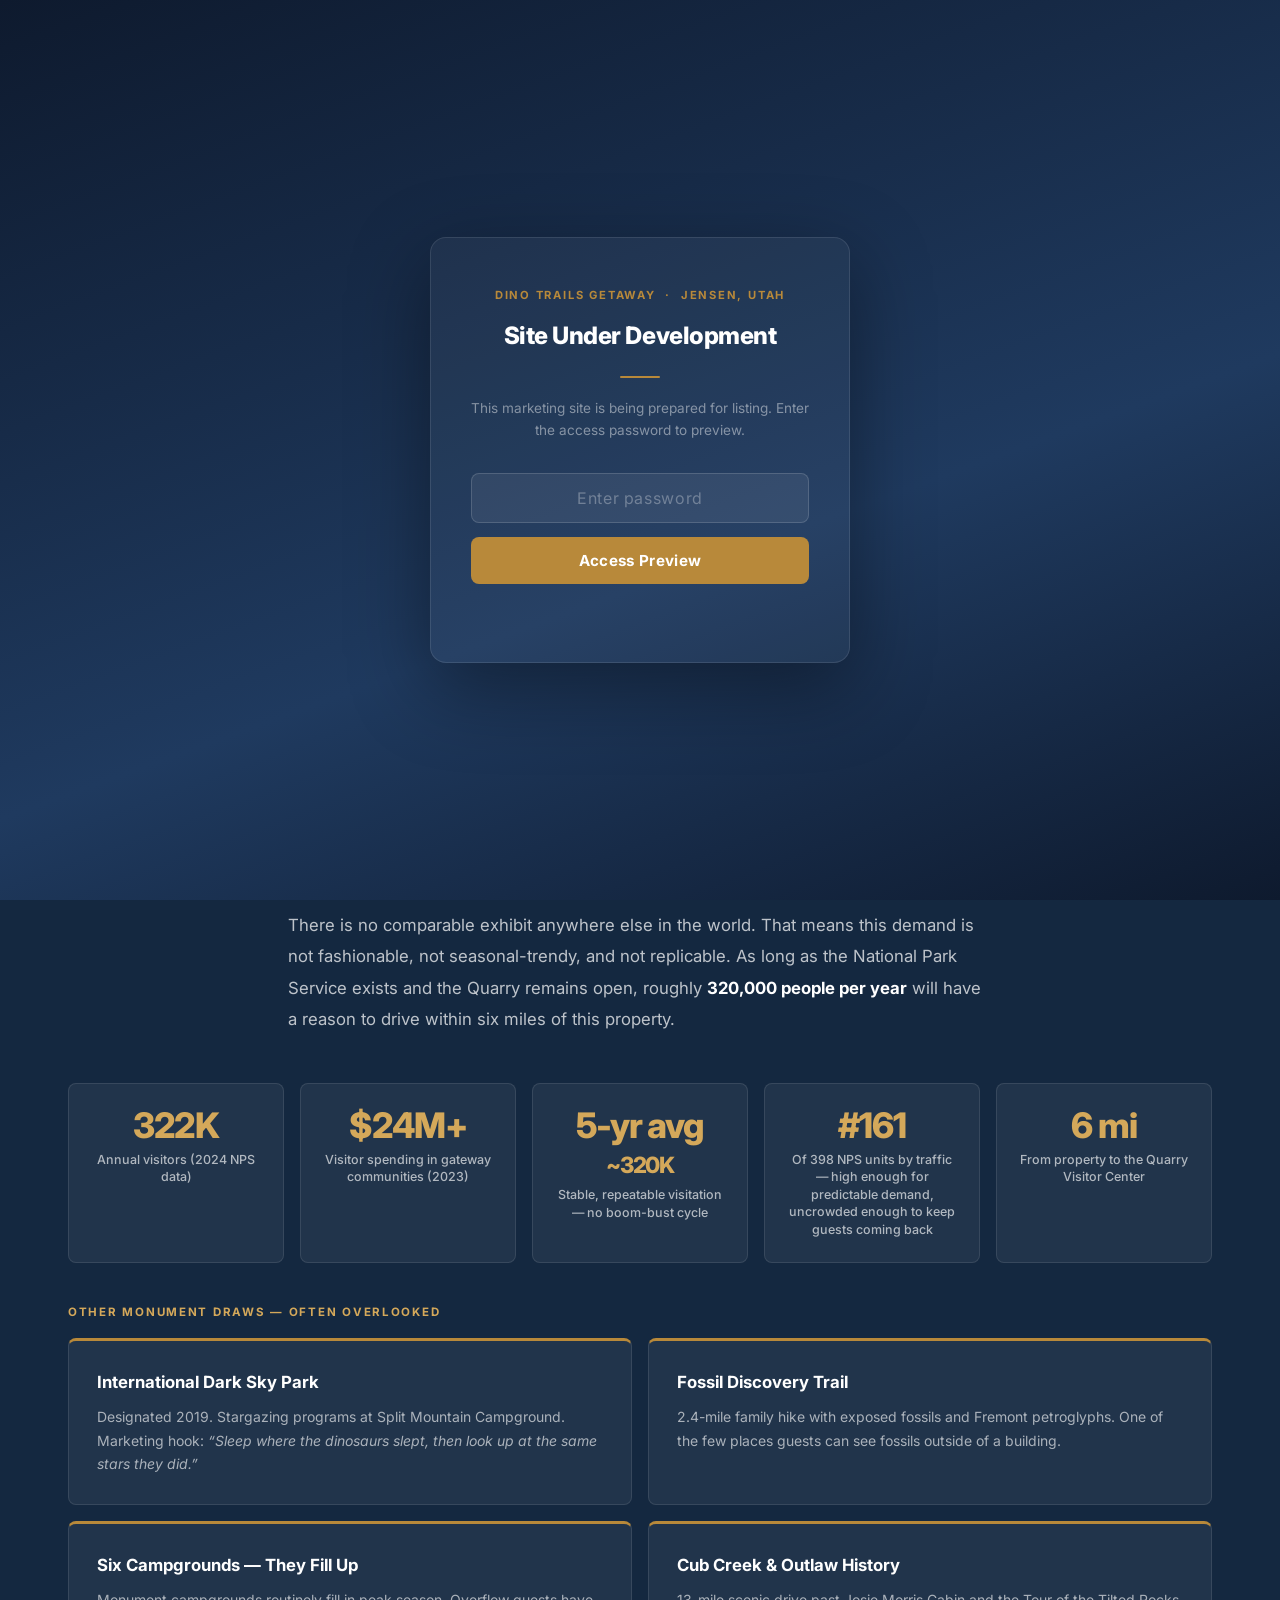
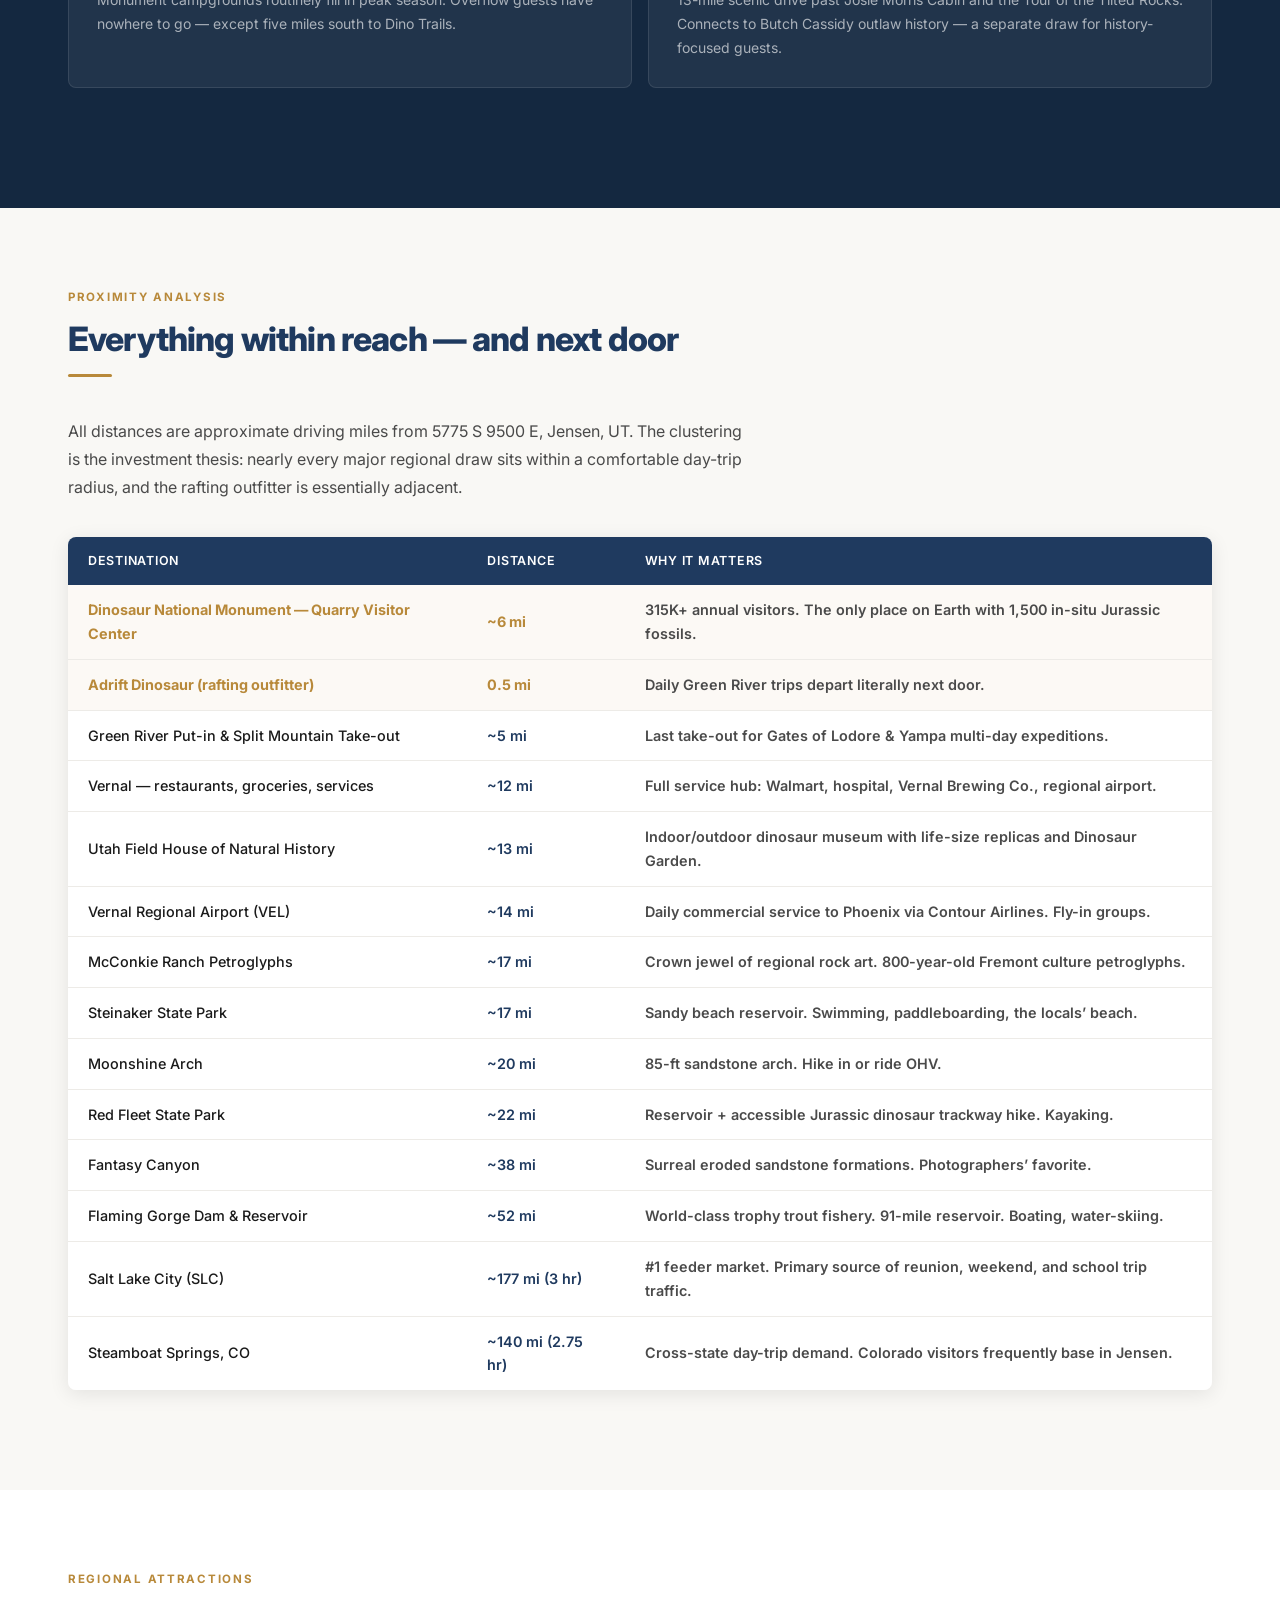
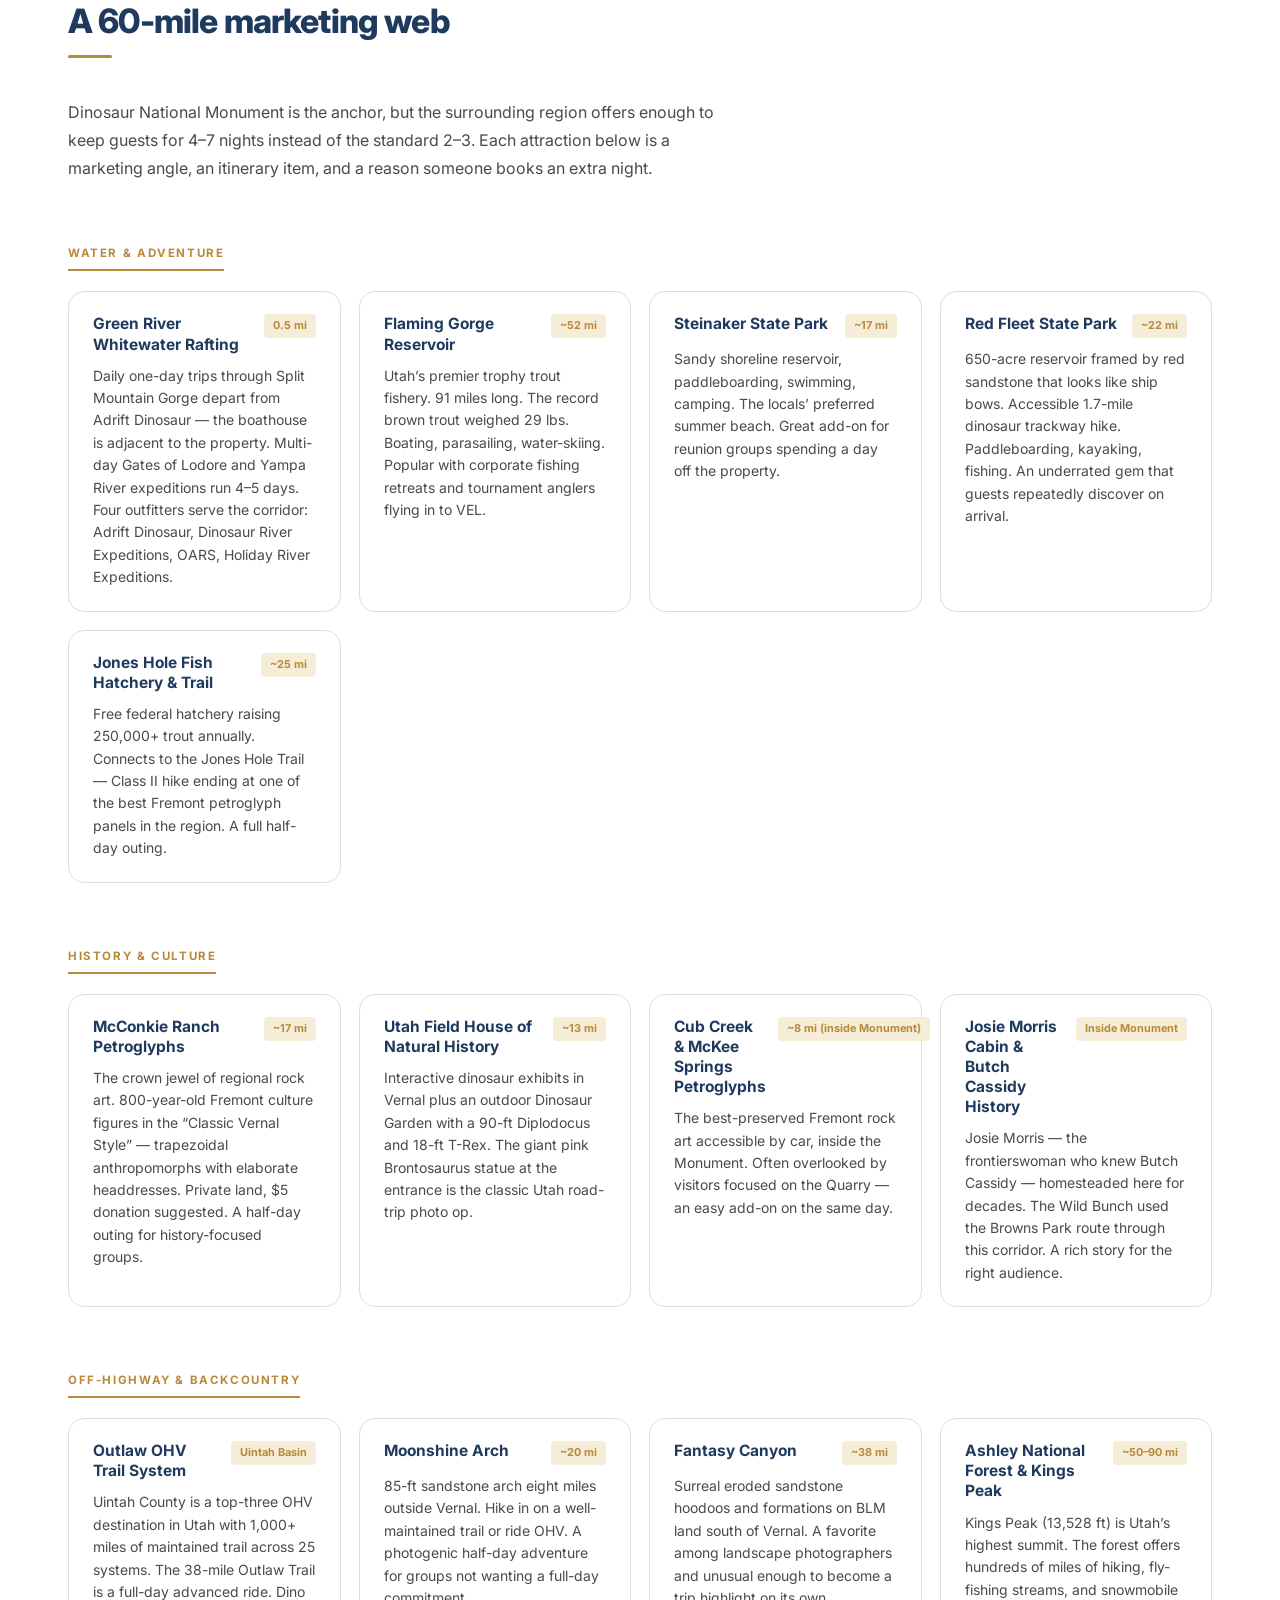
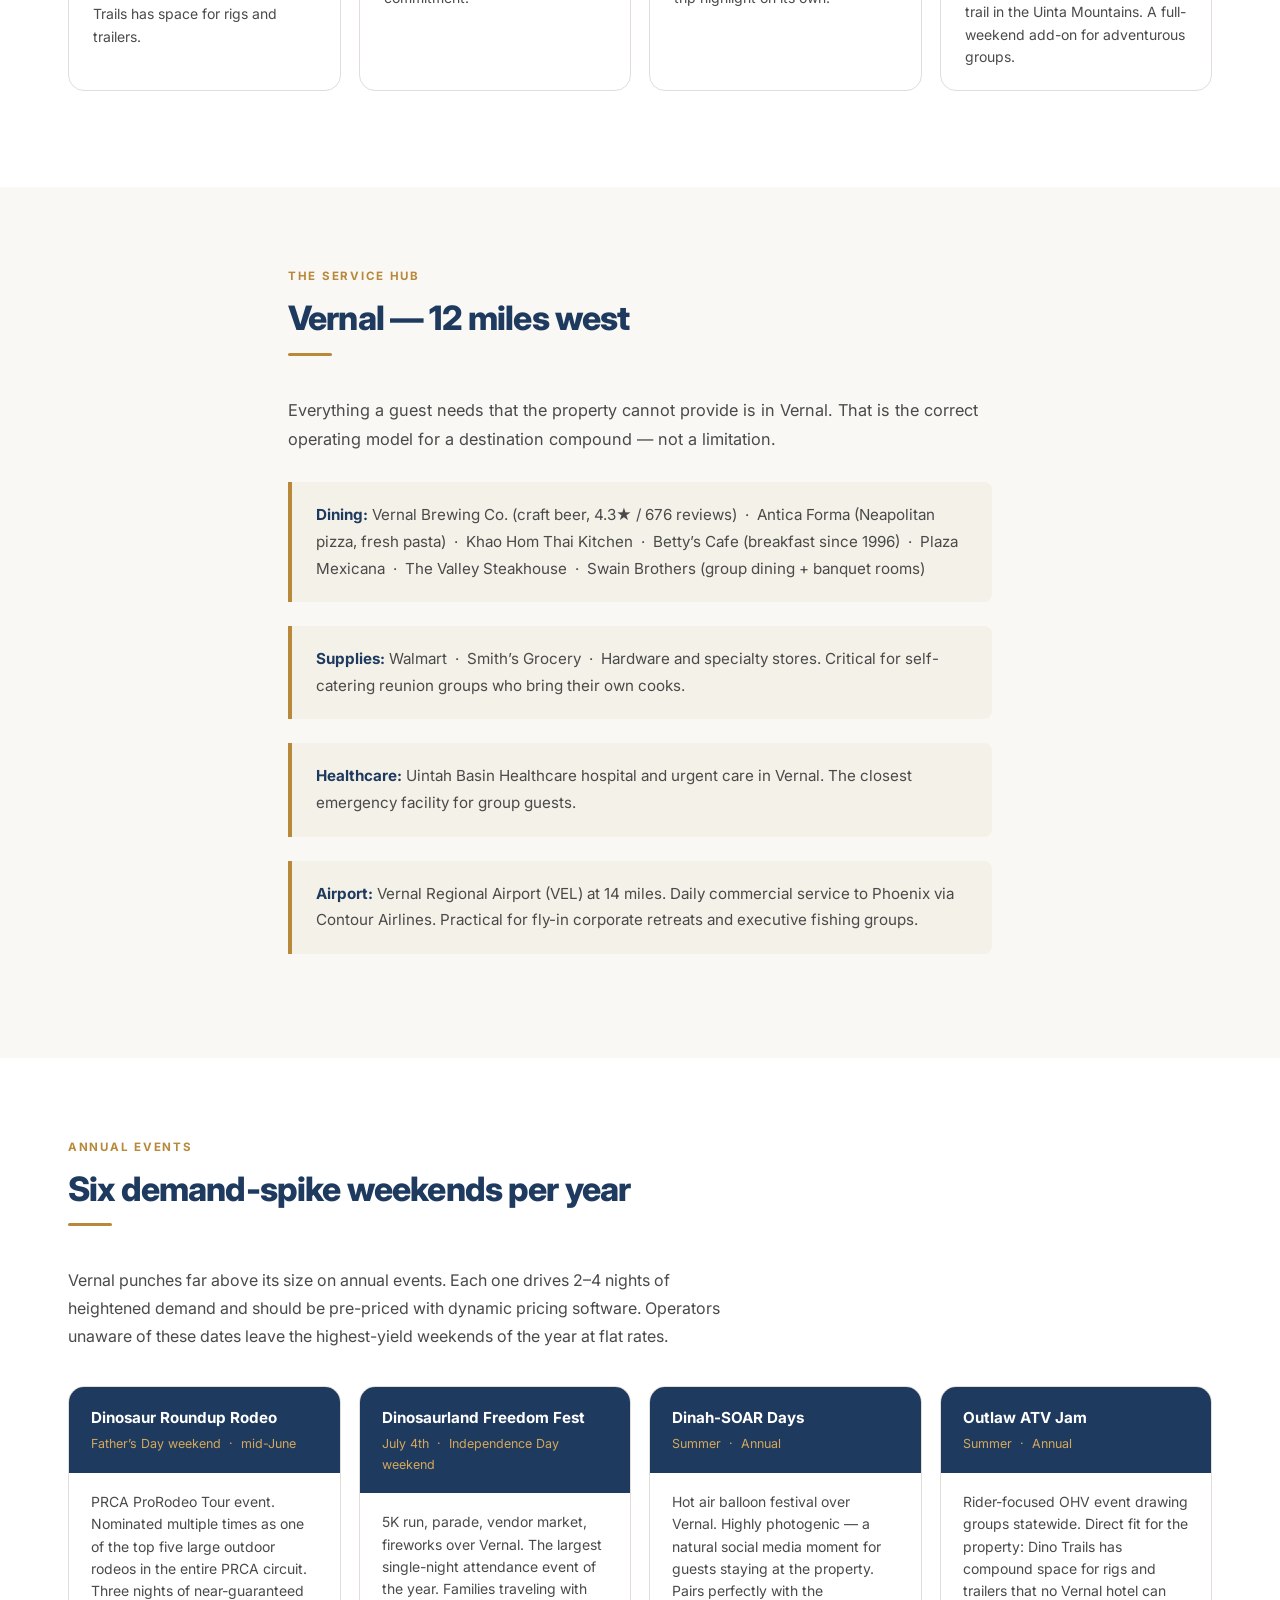
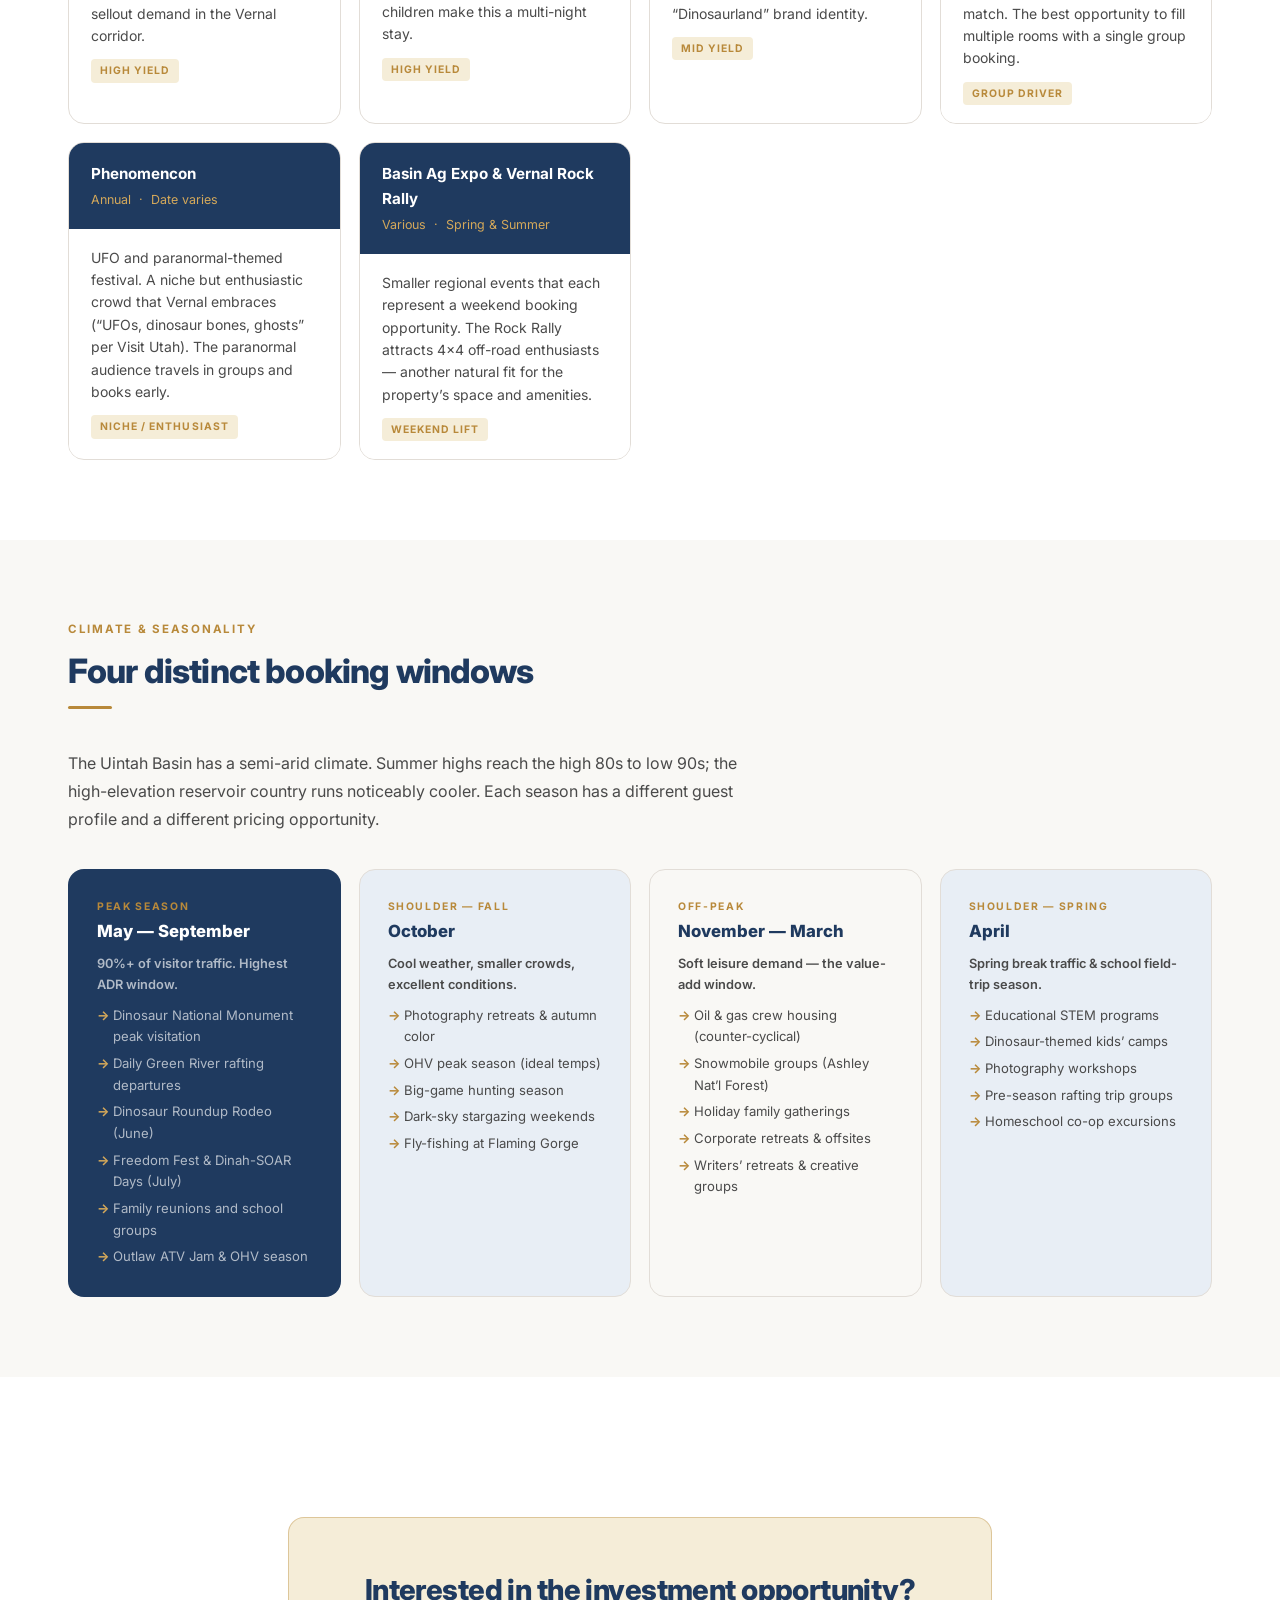
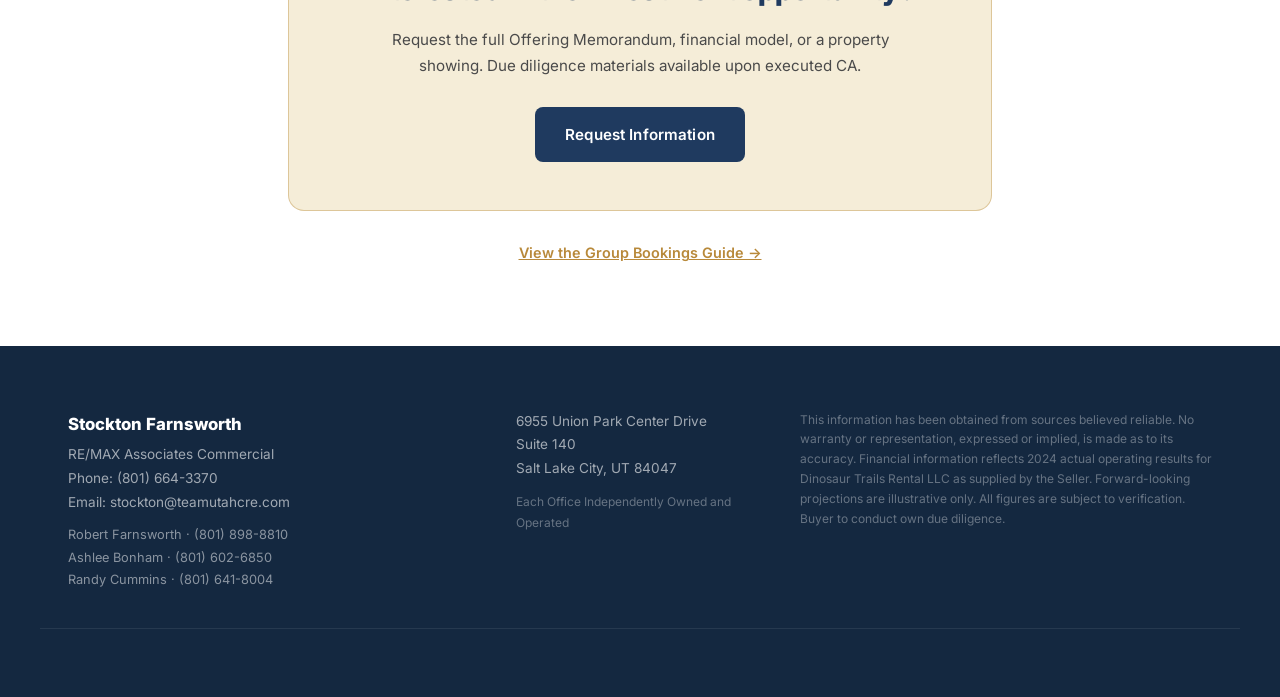
==== commit c5d12203: "Add 5 new pages and complete site build: investment, gallery, vision, reviews, FAQ" ====
--- a/area-guide.html
+++ b/area-guide.html
@@ -47,13 +47,15 @@
         <li><a href="index.html#location">Location</a></li>
         <li><a href="area-guide.html" class="nav-active">Area Guide</a></li>
         <li><a href="groups.html">For Groups</a></li>
+        <li><a href="investment.html">Investment</a></li>
+        <li><a href="gallery.html">Gallery</a></li>
         <li><a href="index.html#contact" class="nav-cta">Request Info</a></li>
       </ul>
     </div>
   </nav>
 
   <!-- PAGE HERO -->
-  <section class="page-hero">
+  <section class="page-hero page-hero-to-dark">
     <div class="container">
       <span class="page-hero-eyebrow">Jensen, Utah &nbsp;·&nbsp; Gateway to Dinosaurland</span>
       <h1>Location &amp; Area Guide</h1>
@@ -102,21 +104,21 @@
     <div class="container fade-in" style="margin-top:40px;">
       <p class="section-eyebrow" style="color:var(--gold-light);margin-bottom:16px;">Other Monument Draws — Often Overlooked</p>
       <div class="buildings-grid" style="--buildings-cols:2;">
-        <div class="building-card" style="background:rgba(255,255,255,0.05);border-color:rgba(255,255,255,0.1);border-top-color:var(--gold);">
-          <h3 style="color:var(--white);">International Dark Sky Park</h3>
-          <p style="color:rgba(255,255,255,0.6);">Designated 2019. Stargazing programs at Split Mountain Campground. Marketing hook: <em>&ldquo;Sleep where the dinosaurs slept, then look up at the same stars they did.&rdquo;</em></p>
-        </div>
-        <div class="building-card" style="background:rgba(255,255,255,0.05);border-color:rgba(255,255,255,0.1);border-top-color:var(--gold);">
-          <h3 style="color:var(--white);">Fossil Discovery Trail</h3>
-          <p style="color:rgba(255,255,255,0.6);">2.4-mile family hike with exposed fossils and Fremont petroglyphs. One of the few places guests can see fossils outside of a building.</p>
-        </div>
-        <div class="building-card" style="background:rgba(255,255,255,0.05);border-color:rgba(255,255,255,0.1);border-top-color:var(--gold);">
-          <h3 style="color:var(--white);">Six Campgrounds &mdash; They Fill Up</h3>
-          <p style="color:rgba(255,255,255,0.6);">Monument campgrounds routinely fill in peak season. Overflow guests have nowhere to go &mdash; except five miles south to Dino Trails.</p>
-        </div>
-        <div class="building-card" style="background:rgba(255,255,255,0.05);border-color:rgba(255,255,255,0.1);border-top-color:var(--gold);">
-          <h3 style="color:var(--white);">Cub Creek &amp; Outlaw History</h3>
-          <p style="color:rgba(255,255,255,0.6);">13-mile scenic drive past Josie Morris Cabin and the Tour of the Tilted Rocks. Connects to Butch Cassidy outlaw history &mdash; a separate draw for history-focused guests.</p>
+        <div class="building-card card-dark">
+          <h3>International Dark Sky Park</h3>
+          <p>Designated 2019. Stargazing programs at Split Mountain Campground. Marketing hook: <em>&ldquo;Sleep where the dinosaurs slept, then look up at the same stars they did.&rdquo;</em></p>
+        </div>
+        <div class="building-card card-dark">
+          <h3>Fossil Discovery Trail</h3>
+          <p>2.4-mile family hike with exposed fossils and Fremont petroglyphs. One of the few places guests can see fossils outside of a building.</p>
+        </div>
+        <div class="building-card card-dark">
+          <h3>Six Campgrounds &mdash; They Fill Up</h3>
+          <p>Monument campgrounds routinely fill in peak season. Overflow guests have nowhere to go &mdash; except five miles south to Dino Trails.</p>
+        </div>
+        <div class="building-card card-dark">
+          <h3>Cub Creek &amp; Outlaw History</h3>
+          <p>13-mile scenic drive past Josie Morris Cabin and the Tour of the Tilted Rocks. Connects to Butch Cassidy outlaw history &mdash; a separate draw for history-focused guests.</p>
         </div>
       </div>
     </div>
--- a/css/styles.css
+++ b/css/styles.css
@@ -1352,3 +1352,337 @@
 }
 .highlight-box p { font-size: 0.95rem; color: var(--text-mid); line-height: 1.75; margin: 0; }
 .highlight-box p strong { color: var(--navy); }
+
+/* ══════════════════════════════════════════════════════════════
+   PHASE 2 — EXTENDED COMPONENTS
+══════════════════════════════════════════════════════════════ */
+
+/* ── TABLE LEFT-ALIGN ── */
+.financials-table.table-left th,
+.financials-table.table-left td { text-align: left !important; }
+.financials-table.table-left td:not(:first-child) { color: var(--text-mid); font-weight: 500; }
+
+/* ── DARK CARD VARIANT ── */
+.card-dark {
+  background: rgba(255,255,255,0.06) !important;
+  border: 1px solid rgba(255,255,255,0.1) !important;
+  border-top: 3px solid var(--gold) !important;
+  transition: background 0.2s;
+}
+.card-dark:hover { background: rgba(255,255,255,0.09) !important; box-shadow: none !important; }
+.card-dark h3 { color: var(--white) !important; }
+.card-dark .building-specs { color: var(--gold-light) !important; border-bottom-color: rgba(255,255,255,0.12) !important; }
+.card-dark p { color: rgba(255,255,255,0.62) !important; }
+.card-dark p strong { color: var(--white) !important; }
+
+/* ── PAGE HERO VARIANTS ── */
+.page-hero-seamless::after { display: none; }
+.page-hero-to-dark::after { background: linear-gradient(to bottom, transparent, var(--navy-dark)) !important; }
+
+/* ── NAV COMPACT (many items) ── */
+@media (min-width: 861px) {
+  .nav-links { gap: 0; }
+  .nav-links a:not(.nav-cta) { font-size: 0.78rem; padding: 7px 8px; }
+}
+
+/* ── LIGHTBOX ── */
+#lightbox {
+  display: none;
+  position: fixed;
+  inset: 0;
+  z-index: 9997;
+  background: rgba(0,0,0,0.94);
+  align-items: center;
+  justify-content: center;
+  flex-direction: column;
+  padding: 24px;
+}
+#lightbox.active { display: flex; }
+#lb-img {
+  max-width: 90vw;
+  max-height: 78vh;
+  object-fit: contain;
+  border-radius: 4px;
+  box-shadow: 0 20px 60px rgba(0,0,0,0.5);
+  display: block;
+}
+#lb-caption { color: rgba(255,255,255,0.5); font-size: 0.84rem; margin-top: 14px; text-align: center; max-width: 640px; line-height: 1.5; }
+#lb-counter  { color: rgba(255,255,255,0.3); font-size: 0.75rem; margin-top: 8px; }
+#lb-close {
+  position: fixed; top: 18px; right: 22px;
+  width: 40px; height: 40px;
+  display: flex; align-items: center; justify-content: center;
+  background: rgba(255,255,255,0.08);
+  border: 1px solid rgba(255,255,255,0.15);
+  border-radius: 50%;
+  color: rgba(255,255,255,0.8);
+  font-size: 1.05rem;
+  cursor: pointer;
+  transition: background 0.15s, color 0.15s;
+  z-index: 1;
+}
+#lb-close:hover { background: rgba(255,255,255,0.2); color: var(--white); }
+#lb-prev, #lb-next {
+  position: fixed; top: 50%; transform: translateY(-50%);
+  width: 52px; height: 52px;
+  display: flex; align-items: center; justify-content: center;
+  background: rgba(255,255,255,0.08);
+  border: 1px solid rgba(255,255,255,0.15);
+  border-radius: 50%;
+  color: var(--white);
+  font-size: 1.8rem;
+  cursor: pointer;
+  transition: background 0.15s;
+  z-index: 1;
+  line-height: 1;
+}
+#lb-prev:hover, #lb-next:hover { background: rgba(255,255,255,0.2); }
+#lb-prev { left: 16px; }
+#lb-next { right: 16px; }
+
+/* ── FAQ ACCORDION ── */
+.faq-categories { display: flex; flex-wrap: wrap; gap: 8px; margin-bottom: 36px; }
+.faq-cat-btn {
+  background: var(--off-white);
+  border: 1.5px solid var(--border);
+  border-radius: 999px;
+  font-family: var(--font);
+  font-size: 0.82rem;
+  font-weight: 600;
+  color: var(--text-mid);
+  padding: 8px 20px;
+  cursor: pointer;
+  transition: all 0.15s;
+}
+.faq-cat-btn:hover { border-color: var(--gold); color: var(--navy); }
+.faq-cat-btn.active { background: var(--navy); border-color: var(--navy); color: var(--white); }
+.faq-section { display: none; }
+.faq-section.active { display: block; }
+.faq-list { display: flex; flex-direction: column; }
+.faq-item { border-bottom: 1px solid var(--border-soft); }
+.faq-item:first-child { border-top: 1px solid var(--border-soft); }
+.faq-question {
+  width: 100%;
+  background: none;
+  border: none;
+  text-align: left;
+  font-family: var(--font);
+  font-size: 0.97rem;
+  font-weight: 600;
+  color: var(--navy);
+  padding: 20px 52px 20px 0;
+  cursor: pointer;
+  position: relative;
+  line-height: 1.4;
+  transition: color 0.15s;
+}
+.faq-question:hover { color: var(--gold); }
+.faq-question::after {
+  content: '+';
+  position: absolute; right: 4px; top: 50%; transform: translateY(-50%);
+  font-size: 1.7rem; font-weight: 300; color: var(--gold);
+  transition: transform 0.25s; line-height: 1;
+}
+.faq-item.open .faq-question::after { transform: translateY(-50%) rotate(45deg); }
+.faq-answer { max-height: 0; overflow: hidden; transition: max-height 0.35s ease; }
+.faq-item.open .faq-answer { max-height: 1000px; padding-bottom: 22px; }
+.faq-answer p { font-size: 0.92rem; color: var(--text-mid); line-height: 1.8; margin-bottom: 10px; }
+.faq-answer p:last-child { margin-bottom: 0; }
+.faq-answer strong { color: var(--text); }
+.faq-answer ul { list-style: none; margin: 10px 0; display: flex; flex-direction: column; gap: 6px; }
+.faq-answer ul li { font-size: 0.9rem; color: var(--text-mid); padding-left: 18px; position: relative; line-height: 1.55; }
+.faq-answer ul li::before { content: '→'; position: absolute; left: 0; color: var(--gold); font-weight: 700; }
+
+/* ── REVIEW CARDS ── */
+.reviews-grid { display: grid; grid-template-columns: 1fr; gap: 20px; }
+@media (min-width: 640px)  { .reviews-grid { grid-template-columns: repeat(2, 1fr); } }
+@media (min-width: 1024px) { .reviews-grid { grid-template-columns: repeat(3, 1fr); } }
+.review-card {
+  background: var(--white);
+  border: 1px solid var(--border);
+  border-radius: var(--radius-lg);
+  padding: 28px;
+  box-shadow: var(--shadow-sm);
+  position: relative;
+  transition: box-shadow 0.2s;
+}
+.review-card:hover { box-shadow: var(--shadow); }
+.review-card::before {
+  content: '\201C';
+  position: absolute; top: 12px; right: 18px;
+  font-size: 4.5rem; color: var(--gold-pale);
+  line-height: 1; font-family: Georgia, serif; pointer-events: none;
+}
+.review-stars    { color: #FF8C00; font-size: 0.88rem; letter-spacing: 2px; margin-bottom: 14px; }
+.review-text     { font-size: 0.9rem; color: var(--text-mid); line-height: 1.78; margin-bottom: 20px; font-style: italic; }
+.review-meta     { display: flex; align-items: center; gap: 12px; }
+.review-avatar   { width: 38px; height: 38px; border-radius: 50%; background: var(--navy); color: var(--white); font-size: 0.85rem; font-weight: 700; display: flex; align-items: center; justify-content: center; flex-shrink: 0; }
+.review-name     { font-size: 0.875rem; font-weight: 700; color: var(--navy); }
+.review-platform { font-size: 0.75rem; color: var(--text-light); margin-top: 1px; }
+
+/* ── RATING TILES ── */
+.rating-overview { display: grid; grid-template-columns: 1fr; gap: 20px; margin-bottom: 56px; }
+@media (min-width: 640px) { .rating-overview { grid-template-columns: repeat(3, 1fr); } }
+.rating-tile {
+  background: var(--white);
+  border: 1px solid var(--border);
+  border-radius: var(--radius-lg);
+  padding: 32px 24px; text-align: center;
+  box-shadow: var(--shadow-sm);
+}
+.rating-number      { font-size: 3.6rem; font-weight: 800; color: var(--navy); letter-spacing: -0.04em; line-height: 1; margin-bottom: 8px; }
+.rating-stars-row   { color: #FF8C00; font-size: 1.1rem; letter-spacing: 3px; margin-bottom: 10px; }
+.rating-badge-label { font-size: 0.78rem; color: var(--text-light); font-weight: 600; text-transform: uppercase; letter-spacing: 0.06em; }
+.rating-sub         { font-size: 0.82rem; color: var(--text-mid); margin-top: 10px; line-height: 1.5; }
+.theme-grid  { display: flex; flex-wrap: wrap; gap: 10px; margin-top: 32px; }
+.theme-pill  { background: var(--bg-navy); border: 1px solid rgba(31,58,95,0.15); border-radius: 999px; padding: 8px 18px; font-size: 0.84rem; font-weight: 600; color: var(--navy); }
+
+/* ── FINANCING CARDS ── */
+.financing-grid { display: grid; grid-template-columns: 1fr; gap: 18px; margin-top: 40px; }
+@media (min-width: 640px)  { .financing-grid { grid-template-columns: repeat(2, 1fr); } }
+@media (min-width: 1024px) { .financing-grid { grid-template-columns: repeat(4, 1fr); } }
+.financing-card {
+  background: var(--white);
+  border: 1px solid var(--border);
+  border-top: 3px solid var(--navy-mid);
+  border-radius: var(--radius);
+  padding: 26px 22px;
+  transition: box-shadow 0.2s;
+}
+.financing-card:hover { box-shadow: var(--shadow); }
+.financing-card.featured { border-top-color: var(--gold); background: linear-gradient(135deg, var(--gold-pale) 0%, var(--white) 60%); }
+.financing-name      { font-size: 0.9rem; font-weight: 800; color: var(--navy); margin-bottom: 10px; }
+.financing-highlight { font-size: 1.15rem; font-weight: 800; color: var(--gold); margin-bottom: 12px; line-height: 1.3; }
+.financing-desc      { font-size: 0.83rem; color: var(--text-mid); line-height: 1.68; }
+.financing-desc strong { color: var(--navy); }
+
+/* ── PROCESS STEPS ── */
+.process-steps { display: flex; flex-direction: column; margin-top: 40px; position: relative; }
+.process-steps::before {
+  content: '';
+  position: absolute; left: 23px; top: 52px; bottom: 24px;
+  width: 2px;
+  background: linear-gradient(to bottom, var(--gold), rgba(184,137,58,0.1));
+  z-index: 0;
+}
+.process-step { display: flex; gap: 22px; padding-bottom: 32px; align-items: flex-start; }
+.process-step:last-child { padding-bottom: 0; }
+.step-number {
+  width: 48px; height: 48px;
+  border-radius: 50%;
+  background: var(--navy);
+  border: 2.5px solid var(--gold);
+  color: var(--white);
+  font-size: 1rem; font-weight: 800;
+  display: flex; align-items: center; justify-content: center;
+  flex-shrink: 0; position: relative; z-index: 1;
+}
+.step-content { padding-top: 10px; }
+.step-title { font-size: 1rem; font-weight: 700; color: var(--navy); margin-bottom: 6px; }
+.step-desc  { font-size: 0.875rem; color: var(--text-mid); line-height: 1.72; }
+
+/* ── PAGE DISCOVERY CARDS ── */
+.page-cards-grid { display: grid; grid-template-columns: repeat(2, 1fr); gap: 16px; }
+@media (min-width: 640px)  { .page-cards-grid { grid-template-columns: repeat(3, 1fr); } }
+@media (min-width: 1024px) { .page-cards-grid { grid-template-columns: repeat(6, 1fr); } }
+.page-card {
+  background: var(--white);
+  border: 1px solid var(--border);
+  border-radius: var(--radius-lg);
+  padding: 22px 18px;
+  text-decoration: none;
+  display: flex; flex-direction: column; gap: 8px;
+  transition: box-shadow 0.2s, transform 0.2s, border-color 0.2s;
+}
+.page-card:hover { box-shadow: var(--shadow); transform: translateY(-3px); border-color: var(--gold); }
+.page-card-icon  { font-size: 1.6rem; line-height: 1; }
+.page-card-title { font-size: 0.9rem; font-weight: 700; color: var(--navy); line-height: 1.3; }
+.page-card-desc  { font-size: 0.78rem; color: var(--text-mid); line-height: 1.5; flex: 1; }
+.page-card-link  { font-size: 0.75rem; font-weight: 700; color: var(--gold); }
+
+/* ── SOCIAL PROOF STRIP ── */
+.proof-strip { background: var(--navy-dark); }
+.proof-inner { display: flex; align-items: stretch; justify-content: center; flex-wrap: wrap; border-top: 1px solid rgba(255,255,255,0.06); border-bottom: 1px solid rgba(255,255,255,0.06); }
+.proof-item  { display: flex; align-items: center; gap: 12px; padding: 16px 24px; border-right: 1px solid rgba(255,255,255,0.07); }
+.proof-item:last-child { border-right: none; }
+@media (max-width: 640px) { .proof-item { border-right: none; border-bottom: 1px solid rgba(255,255,255,0.07); width: 50%; } }
+.proof-value { font-size: 1.2rem; font-weight: 800; color: var(--gold-light); line-height: 1; white-space: nowrap; }
+.proof-label { font-size: 0.7rem; color: rgba(255,255,255,0.5); line-height: 1.4; max-width: 90px; }
+
+/* ── GALLERY TABS ── */
+.gallery-tabs { display: flex; flex-wrap: wrap; gap: 8px; margin-bottom: 28px; }
+.gallery-tab {
+  background: var(--off-white);
+  border: 1.5px solid var(--border);
+  border-radius: 999px;
+  font-family: var(--font);
+  font-size: 0.82rem; font-weight: 600; color: var(--text-mid);
+  padding: 8px 20px; cursor: pointer; transition: all 0.15s;
+}
+.gallery-tab:hover  { border-color: var(--gold); color: var(--navy); }
+.gallery-tab.active { background: var(--navy); border-color: var(--navy); color: var(--white); }
+.gallery-item         { position: relative; overflow: hidden; border-radius: 6px; }
+.gallery-item.hidden  { display: none; }
+.gallery-item .gallery-img { border-radius: 0; }
+.gallery-item .gallery-caption {
+  position: absolute; bottom: 0; left: 0; right: 0;
+  background: linear-gradient(to top, rgba(0,0,0,0.75), transparent);
+  color: var(--white); font-size: 0.75rem;
+  padding: 28px 12px 10px;
+  opacity: 0; transition: opacity 0.25s; pointer-events: none;
+}
+.gallery-item:hover .gallery-caption { opacity: 1; }
+
+/* ── INCOME STREAM DETAIL ── */
+.stream-detail-grid { display: grid; grid-template-columns: 1fr; gap: 24px; margin-top: 40px; }
+@media (min-width: 768px)  { .stream-detail-grid { grid-template-columns: 1fr 1fr; } }
+@media (min-width: 1100px) { .stream-detail-grid { grid-template-columns: 1fr 1fr 1fr; } }
+.stream-detail-card {
+  background: var(--white);
+  border: 1px solid var(--border);
+  border-radius: var(--radius-lg);
+  padding: 30px;
+  border-top: 4px solid var(--gold);
+  transition: box-shadow 0.2s;
+}
+.stream-detail-card:hover { box-shadow: var(--shadow); }
+.stream-detail-num    { font-size: 2.4rem; font-weight: 800; color: var(--gold-pale); letter-spacing: -0.04em; line-height: 1; margin-bottom: 4px; }
+.stream-detail-title  { font-size: 1.02rem; font-weight: 700; color: var(--navy); margin-bottom: 10px; }
+.stream-detail-status { display: inline-block; font-size: 0.65rem; font-weight: 700; letter-spacing: 0.1em; text-transform: uppercase; padding: 3px 9px; border-radius: 4px; margin-bottom: 16px; }
+.status-active   { background: rgba(34,139,34,0.1);  color: #1a6b1a; }
+.status-untapped { background: var(--gold-pale);     color: #7a5a1a; }
+.status-dormant  { background: rgba(100,100,100,0.1);color: #555; }
+.stream-detail-body   { font-size: 0.875rem; color: var(--text-mid); line-height: 1.75; margin-bottom: 16px; }
+.stream-detail-upside { font-size: 0.875rem; color: var(--navy); font-weight: 600; background: var(--bg-navy); border-radius: 6px; padding: 12px 16px; border-left: 3px solid var(--gold); line-height: 1.5; }
+
+/* ── RISK CARDS ── */
+.risk-grid { display: grid; grid-template-columns: 1fr; gap: 16px; margin-top: 32px; }
+@media (min-width: 768px) { .risk-grid { grid-template-columns: 1fr 1fr; } }
+.risk-card { border: 1px solid var(--border); border-radius: var(--radius); overflow: hidden; }
+.risk-card-header         { padding: 14px 20px; }
+.risk-card-header.low     { background: rgba(34,139,34,0.07);  border-bottom: 1px solid rgba(34,139,34,0.15); }
+.risk-card-header.medium  { background: rgba(184,137,58,0.08); border-bottom: 1px solid rgba(184,137,58,0.2); }
+.risk-card-header.low    .risk-level { color: #2a7a2a; }
+.risk-card-header.medium .risk-level { color: var(--gold); }
+.risk-level    { font-size: 0.65rem; font-weight: 700; letter-spacing: 0.1em; text-transform: uppercase; margin-bottom: 4px; }
+.risk-name     { font-size: 0.95rem; font-weight: 700; color: var(--navy); }
+.risk-card-body{ padding: 16px 20px; background: var(--white); font-size: 0.875rem; color: var(--text-mid); line-height: 1.72; }
+.risk-card-body strong { color: var(--navy); }
+
+/* ── CALLOUT BLOCK ── */
+.callout-block { background: linear-gradient(135deg, var(--navy) 0%, var(--navy-mid) 100%); border-radius: var(--radius-lg); padding: 36px 44px; color: var(--white); margin: 40px 0; }
+.callout-block h3 { font-size: clamp(1.15rem, 2.5vw, 1.55rem); font-weight: 800; color: var(--white); margin-bottom: 12px; letter-spacing: -0.02em; }
+.callout-block p  { font-size: 0.95rem; color: rgba(255,255,255,0.7); line-height: 1.8; margin: 0; }
+.callout-block p strong { color: var(--white); }
+
+/* ── FOOTER PAGE LINKS ── */
+.footer-pages-label { font-size: 0.68rem !important; font-weight: 700 !important; letter-spacing: 0.14em !important; text-transform: uppercase; color: rgba(255,255,255,0.35) !important; margin-bottom: 10px !important; display: block; }
+.footer-page-links  { display: flex; flex-direction: column; gap: 5px; }
+.footer-page-links a { font-size: 0.82rem !important; color: rgba(255,255,255,0.5) !important; transition: color 0.15s; }
+.footer-page-links a:hover { color: var(--gold) !important; }
+
+/* ── STAT BAR ── */
+.stat-bar { display: flex; flex-wrap: wrap; gap: 1px; border: 1px solid var(--border); border-radius: var(--radius); overflow: hidden; background: var(--border); margin: 32px 0; }
+.stat-bar-item  { background: var(--white); padding: 18px 22px; flex: 1; min-width: 130px; text-align: center; }
+.stat-bar-value { font-size: 1.55rem; font-weight: 800; color: var(--navy); letter-spacing: -0.03em; line-height: 1; margin-bottom: 4px; }
+.stat-bar-label { font-size: 0.68rem; color: var(--text-light); font-weight: 600; text-transform: uppercase; letter-spacing: 0.06em; line-height: 1.35; }
